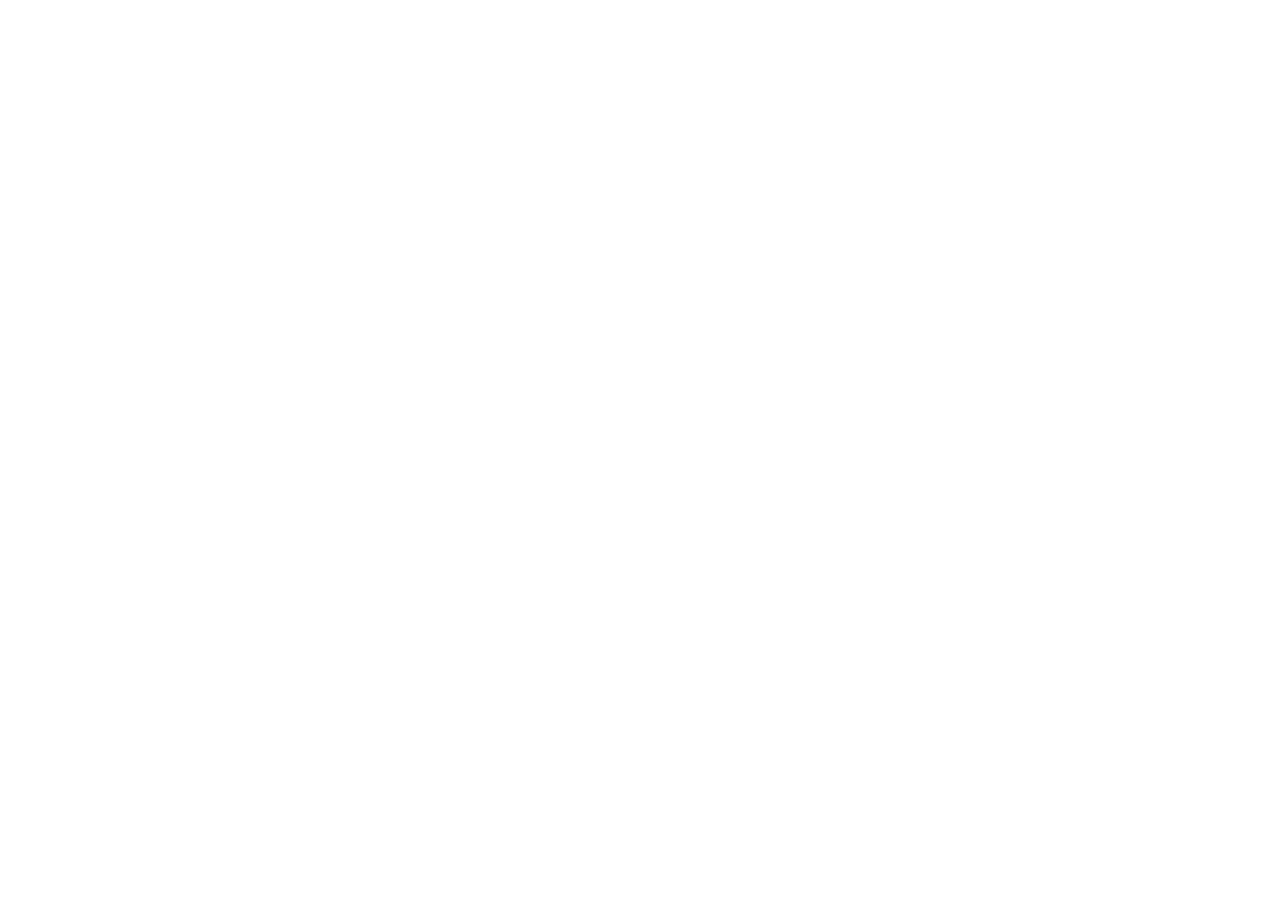
==== index.html @ 21a48935 "initial" ====
<!DOCTYPE html>
<html lang="en">
<head>
  <meta charset="UTF-8">
  <meta name="viewport" content="width=device-width, initial-scale=1.0">
  <title>Humble VPN</title>


  <link rel="stylesheet" href="./css/main.css">
</head>
<body>
  
</body>
</html>
---- css/main.css ----
@font-face {
  font-family: "Open Sans";
  font-style: normal;
  font-display: swap;
  font-weight: 300;
  src: local("Open Sans"), url("../../fonts/OpenSans-Light.ttf") format("ttf");
  /* Chrome 6+, Firefox 3.6+, IE 9+, Safari 5.1+ */
}

@font-face {
  font-family: "Open Sans";
  font-style: normal;
  font-weight: 400;
  font-display: swap;
  src: local("Open Sans"), url("../../fonts/OpenSans-Regular.ttf") format("ttf");
  /* Chrome 6+, Firefox 3.6+, IE 9+, Safari 5.1+ */
}

@font-face {
  font-family: "Open Sans";
  font-style: normal;
  font-weight: 600;
  font-display: swap;
  src: local("Open Sans"), url("../../fonts/OpenSans-SemiBold.ttf") format("ttf");
  /* Chrome 6+, Firefox 3.6+, IE 9+, Safari 5.1+ */
}

@font-face {
  font-family: "Open Sans";
  font-style: normal;
  font-weight: 700;
  font-display: swap;
  src: local("Open Sans"), url("../../fonts/OpenSans-Bold.ttf") format("ttf");
  /* Chrome 6+, Firefox 3.6+, IE 9+, Safari 5.1+ */
}
/*# sourceMappingURL=main.css.map */
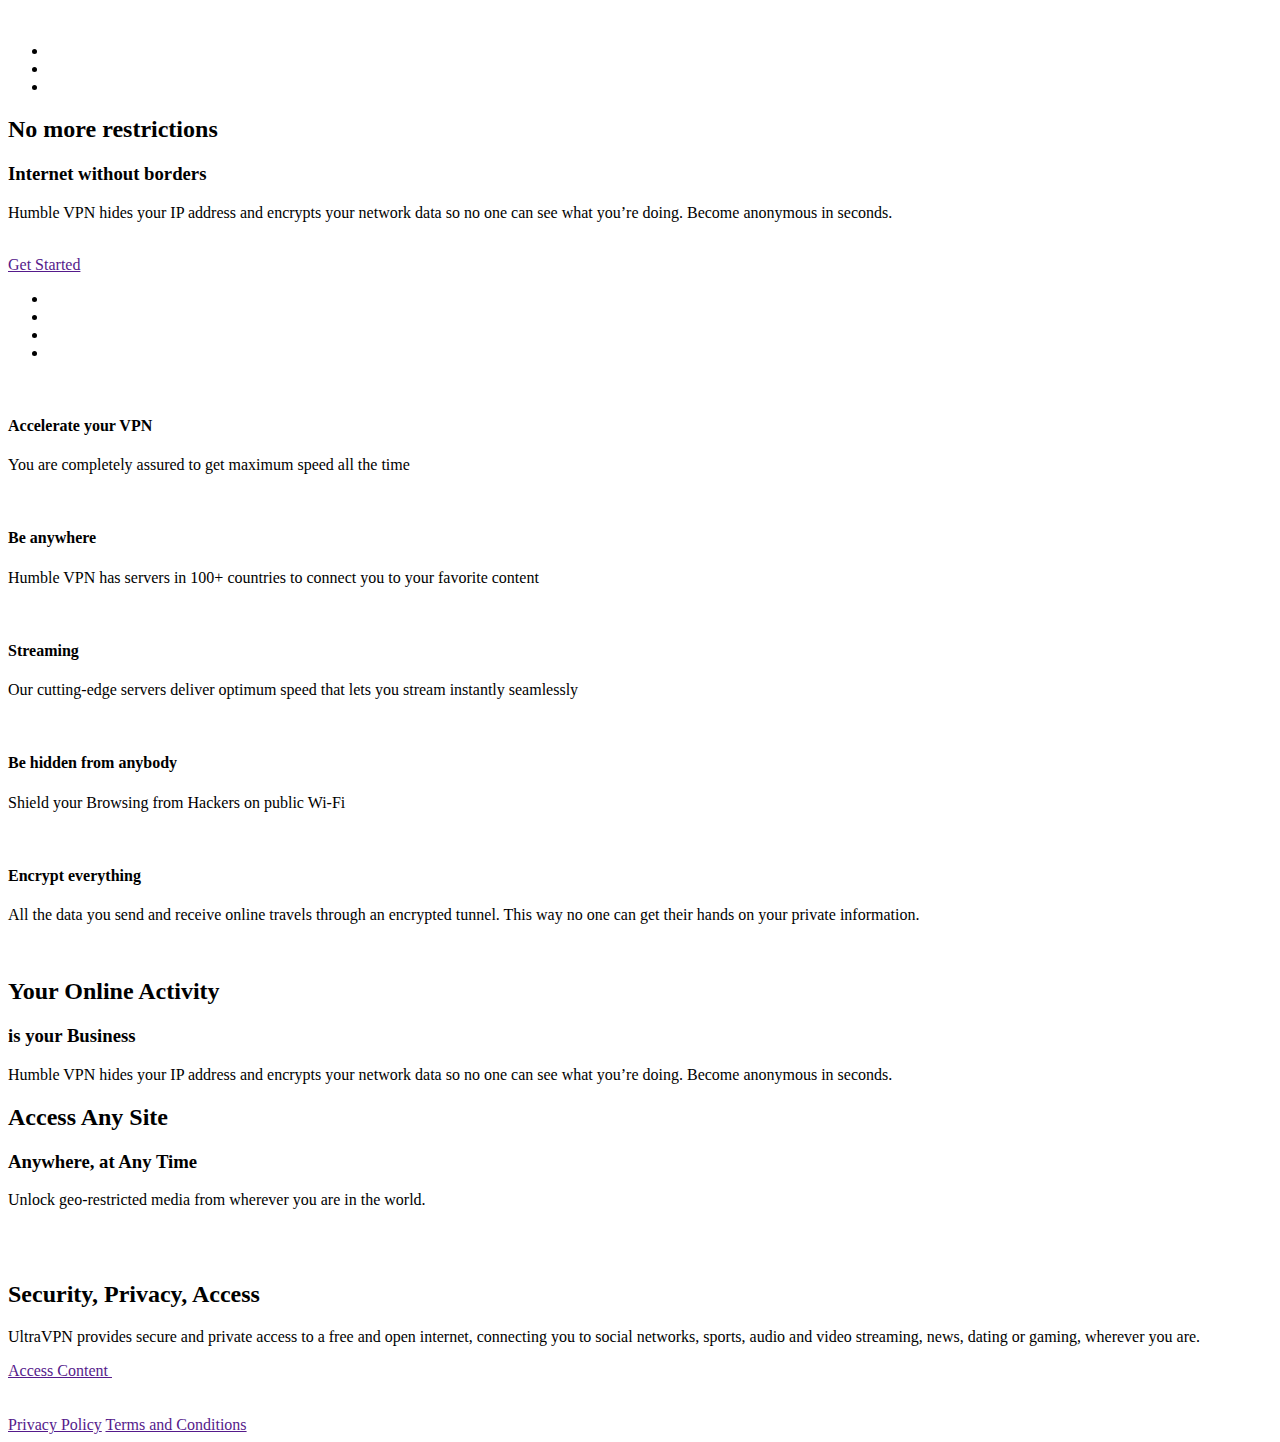
==== commit 82c17f70: "Update index.html" ====
--- a/index.html
+++ b/index.html
@@ -10,5 +10,97 @@
 </head>
 <body>
   
+  <header class="header">
+  <a href="" class="header__logo"><img src="" alt=""></a>
+  <nav class="header__nav">
+    <ul>
+      <li class="header__nav-item"><a href=""></a></li>
+      <li class="header__nav-item"><a href=""></a></li>
+      <li class="header__nav-item"><a href=""></a></li>
+    </ul>
+  </nav>
+</header>
+<main class="main">
+  <div class="main__text-block">
+    <h2 class="main__title">No more restrictions</h2>
+    <h3 class="main__subtitle">Internet without borders</h3>
+    <p class="main__text">Humble VPN hides your IP address and
+encrypts your network data so no one can see
+what you’re doing. Become anonymous in seconds.</p>
+    <img src="" alt="" class="main__image">
+    <div class="main__buttons">
+      <a href="" class="main__button">Get Started</a>
+      <ul class="main__platforms">
+        <li class="main__platforms-item"><img src="" alt=""></li>
+        <li class="main__platforms-item"><img src="" alt=""></li>
+        <li class="main__platforms-item"><img src="" alt=""></li>
+        <li class="main__platforms-item"><img src="" alt=""></li>
+      </ul>
+    </div>
+  </div>
+</main>
+<section class="advantages">
+  <div class="advantages__list">
+    <div class="advantages__item">
+    <img src="" alt="" class="advantages__item-image">
+    <h4 class="advantages__item-title">Accelerate your VPN</h4>
+    <p class="advantages__item-text">You are completely assured to get maximum speed all the time</p>
+  </div>
+  <div class="advantages__item">
+    <img src="" alt="" class="advantages__item-image">
+    <h4 class="advantages__item-title">Be anywhere</h4>
+    <p class="advantages__item-text">Humble VPN has servers in 100+ countries to connect you to your favorite content</p>
+  </div>
+  <div class="advantages__item">
+    <img src="" alt="" class="advantages__item-image">
+    <h4 class="advantages__item-title">Streaming</h4>
+    <p class="advantages__item-text">Our cutting-edge servers deliver optimum speed that lets you stream instantly seamlessly</p>
+  </div>
+  <div class="advantages__item">
+    <img src="" alt="" class="advantages__item-image">
+    <h4 class="advantages__item-title">Be hidden from anybody</h4>
+    <p class="advantages__item-text">Shield your Browsing from Hackers on public Wi-Fi</p>
+  </div>
+  <div class="advantages__item">
+    <img src="" alt="" class="advantages__item-image">
+    <h4 class="advantages__item-title">Encrypt everything</h4>
+    <p class="advantages__item-text">All the data you send and receive online travels through an encrypted tunnel. This way no one can get their hands on your private information.</p>
+  </div>
+  </div>
+  <div class="advantages__text">
+    <img src="" alt="" class="advantages__text-image">
+    <h2 class="advantages__title">Your Online Activity</h2>
+    <h3 class="advantages__subtitle">is your Business</h3>
+    <p class="advantages__text">Humble VPN hides your IP address and encrypts your network data so no one can see
+what you’re doing. Become anonymous in seconds.</p>
+  </div>  
+</section>
+<section class="access">
+  <div class="access__text-block">
+    <h2 class="access__title">Access Any Site</h2>
+    <h3 class="access__subtitle">Anywhere, at Any Time</h3>
+    <p class="access__text">Unlock geo-restricted media from
+wherever you are in the world.</p>
+  </div>
+  <img src="" alt="" class="access__image">
+</section>
+<section class="security">
+  <img src="" alt="" class="security__image">
+  <h2 class="security__title">Security, Privacy, Access</h2>
+  <p class="security__text">UltraVPN provides secure and private access to a free and open internet, connecting you to social networks, sports, audio and video streaming, news, dating or gaming, wherever you are.</p>
+  <a href="" class="security__button">Access Content <img src="" alt=""></a>
+  <img src="" alt="" class="security__bg">
+</section>
+<footer class="footer">
+  <img src="" alt="" class="footer__logo">
+  <div class="footer__right">
+    <img src="" alt="" class="footer__address">
+    <div class="footer__links">
+      <a href="" class="footer__link">Privacy Policy</a>
+      <a href="" class="footer__link">Terms and Conditions</a>
+    </div>
+  </div>
+</footer>
+  
 </body>
-</html>+</html>
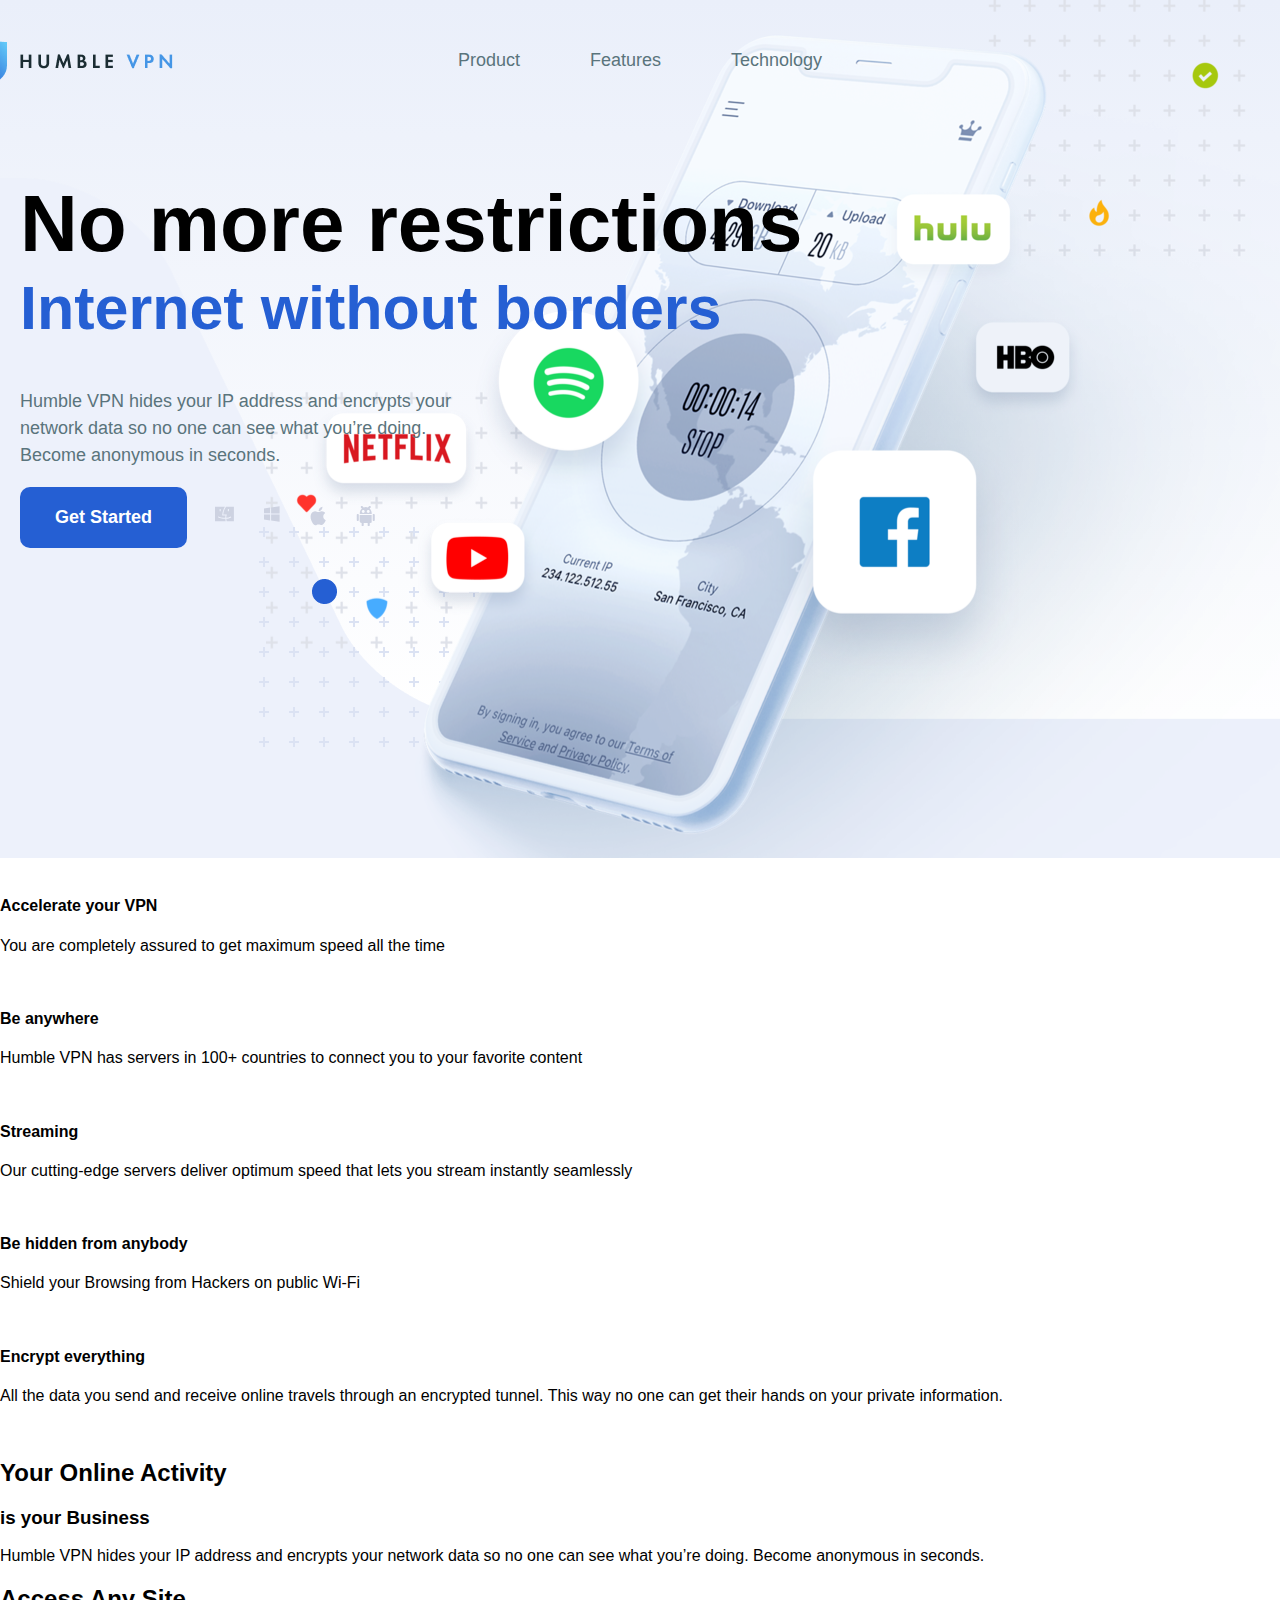
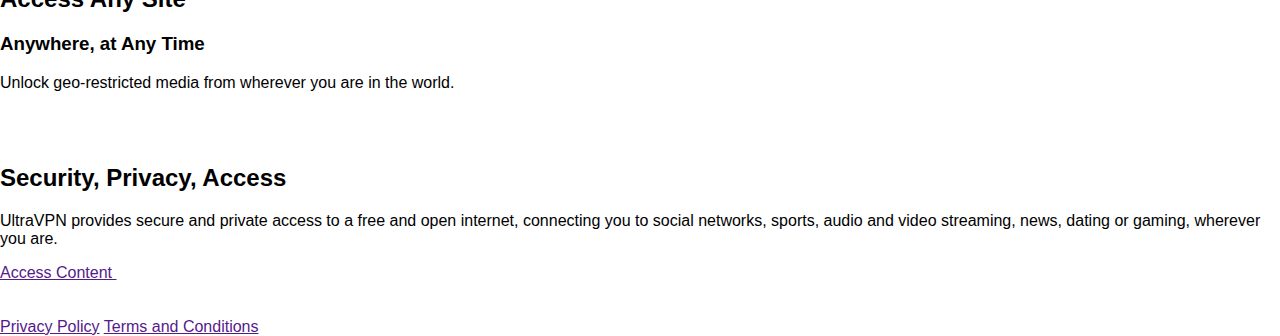
==== commit 998dc211: "header and main css" ====
--- a/index.html
+++ b/index.html
@@ -1,106 +1,189 @@
 <!DOCTYPE html>
 <html lang="en">
-<head>
-  <meta charset="UTF-8">
-  <meta name="viewport" content="width=device-width, initial-scale=1.0">
-  <title>Humble VPN</title>
+  <head>
+    <meta charset="UTF-8" />
+    <meta name="viewport" content="width=device-width, initial-scale=1.0" />
+    <title>Humble VPN</title>
 
-
-  <link rel="stylesheet" href="./css/main.css">
-</head>
-<body>
-  
-  <header class="header">
-  <a href="" class="header__logo"><img src="" alt=""></a>
-  <nav class="header__nav">
-    <ul>
-      <li class="header__nav-item"><a href=""></a></li>
-      <li class="header__nav-item"><a href=""></a></li>
-      <li class="header__nav-item"><a href=""></a></li>
-    </ul>
-  </nav>
-</header>
-<main class="main">
-  <div class="main__text-block">
-    <h2 class="main__title">No more restrictions</h2>
-    <h3 class="main__subtitle">Internet without borders</h3>
-    <p class="main__text">Humble VPN hides your IP address and
-encrypts your network data so no one can see
-what you’re doing. Become anonymous in seconds.</p>
-    <img src="" alt="" class="main__image">
-    <div class="main__buttons">
-      <a href="" class="main__button">Get Started</a>
-      <ul class="main__platforms">
-        <li class="main__platforms-item"><img src="" alt=""></li>
-        <li class="main__platforms-item"><img src="" alt=""></li>
-        <li class="main__platforms-item"><img src="" alt=""></li>
-        <li class="main__platforms-item"><img src="" alt=""></li>
-      </ul>
-    </div>
-  </div>
-</main>
-<section class="advantages">
-  <div class="advantages__list">
-    <div class="advantages__item">
-    <img src="" alt="" class="advantages__item-image">
-    <h4 class="advantages__item-title">Accelerate your VPN</h4>
-    <p class="advantages__item-text">You are completely assured to get maximum speed all the time</p>
-  </div>
-  <div class="advantages__item">
-    <img src="" alt="" class="advantages__item-image">
-    <h4 class="advantages__item-title">Be anywhere</h4>
-    <p class="advantages__item-text">Humble VPN has servers in 100+ countries to connect you to your favorite content</p>
-  </div>
-  <div class="advantages__item">
-    <img src="" alt="" class="advantages__item-image">
-    <h4 class="advantages__item-title">Streaming</h4>
-    <p class="advantages__item-text">Our cutting-edge servers deliver optimum speed that lets you stream instantly seamlessly</p>
-  </div>
-  <div class="advantages__item">
-    <img src="" alt="" class="advantages__item-image">
-    <h4 class="advantages__item-title">Be hidden from anybody</h4>
-    <p class="advantages__item-text">Shield your Browsing from Hackers on public Wi-Fi</p>
-  </div>
-  <div class="advantages__item">
-    <img src="" alt="" class="advantages__item-image">
-    <h4 class="advantages__item-title">Encrypt everything</h4>
-    <p class="advantages__item-text">All the data you send and receive online travels through an encrypted tunnel. This way no one can get their hands on your private information.</p>
-  </div>
-  </div>
-  <div class="advantages__text">
-    <img src="" alt="" class="advantages__text-image">
-    <h2 class="advantages__title">Your Online Activity</h2>
-    <h3 class="advantages__subtitle">is your Business</h3>
-    <p class="advantages__text">Humble VPN hides your IP address and encrypts your network data so no one can see
-what you’re doing. Become anonymous in seconds.</p>
-  </div>  
-</section>
-<section class="access">
-  <div class="access__text-block">
-    <h2 class="access__title">Access Any Site</h2>
-    <h3 class="access__subtitle">Anywhere, at Any Time</h3>
-    <p class="access__text">Unlock geo-restricted media from
-wherever you are in the world.</p>
-  </div>
-  <img src="" alt="" class="access__image">
-</section>
-<section class="security">
-  <img src="" alt="" class="security__image">
-  <h2 class="security__title">Security, Privacy, Access</h2>
-  <p class="security__text">UltraVPN provides secure and private access to a free and open internet, connecting you to social networks, sports, audio and video streaming, news, dating or gaming, wherever you are.</p>
-  <a href="" class="security__button">Access Content <img src="" alt=""></a>
-  <img src="" alt="" class="security__bg">
-</section>
-<footer class="footer">
-  <img src="" alt="" class="footer__logo">
-  <div class="footer__right">
-    <img src="" alt="" class="footer__address">
-    <div class="footer__links">
-      <a href="" class="footer__link">Privacy Policy</a>
-      <a href="" class="footer__link">Terms and Conditions</a>
-    </div>
-  </div>
-</footer>
-  
-</body>
+    <link rel="stylesheet" href="./css/main.css" />
+  </head>
+  <body>
+    <header class="header">
+      <div class="container">
+        <div class="header__content">
+          <div class="header__logo">
+            <img src="./src/assets/images/logo.png" alt="" />
+          </div>
+          <button type="button" class="header__burger">
+            <span></span>
+          </button>
+          <nav class="header__nav">
+            <ul>
+              <li class="header__nav-item"><a href="/">Product</a></li>
+              <li class="header__nav-item"><a href="/">Features</a></li>
+              <li class="header__nav-item"><a href="/">Technology</a></li>
+            </ul>
+          </nav>
+        </div>
+      </div>
+    </header>
+    <main class="main">
+      <div class="container">
+        <div class="main__text-block">
+          <h2 class="main__title">No more restrictions</h2>
+          <h3 class="main__subtitle">Internet without borders</h3>
+          <p class="main__text">
+            Humble VPN hides your IP address and encrypts&nbsp;your network data
+            so no one can&nbsp;see what&nbsp;you’re doing. Become anonymous in
+            seconds.
+          </p>
+          <img src="" alt="" class="main__image" />
+          <div class="main__buttons">
+            <a href="" class="main__button">Get Started</a>
+            <ul class="main__platforms">
+              <li class="main__platforms-item">
+                <svg
+                  width="19"
+                  height="16"
+                  viewBox="0 0 19 16"
+                  fill="none"
+                  xmlns="http://www.w3.org/2000/svg"
+                >
+                  <path
+                    d="M19 15.3339H11.7C11.5 14.4339 11.3 13.6339 11.3 12.7339C13 12.7339 14.7 12.2339 16.2 11.4339V11.3339L15.7 10.5339H15.6C14.3 11.3339 12.8 11.7339 11.2 11.7339C11.2 10.9339 11.4 10.0339 11.6 9.23392L11.8 8.63392L11.7 8.53392H8.2C8.4 6.73392 8.9 5.03392 9.6 3.33392C10 2.43392 10.5 1.53392 11.1 0.633923H18.9V15.3339H19ZM12.9 2.93392L12.8 5.23392L12.9 5.33392H13.8L13.9 5.23392V3.03392L13.8 2.93392H12.9ZM10.7 15.3339H0V0.633923H10C9.5 1.33392 9.1 2.13392 8.8 2.83392C7.9 4.73392 7.4 6.83392 7.2 8.93392V9.43392L7.3 9.53392H10.6C10.4 10.2339 10.3 11.0339 10.3 11.7339C9.9 11.7339 9.6 11.7339 9.3 11.7339C7.2 11.8339 5.19999 11.3339 3.39999 10.4339H3.3L2.89999 11.2339V11.3339C4.09999 11.9339 5.4 12.3339 6.7 12.5339C7.6 12.6339 8.4 12.7339 9.3 12.7339C9.6 12.7339 10 12.7339 10.4 12.7339C10.3 13.6339 10.5 14.5339 10.7 15.3339ZM4.7 2.93392L4.60001 5.23392L4.7 5.33392H5.60001L5.7 5.23392V3.03392L5.60001 2.93392H4.7Z"
+                  />
+                </svg>
+              </li>
+              <li class="main__platforms-item">
+                <svg
+                  width="16"
+                  height="16"
+                  viewBox="0 0 16 16"
+                  fill="none"
+                  xmlns="http://www.w3.org/2000/svg"
+                >
+                  <path
+                    d="M7.10001 14.4839V8.38392H15.6V15.7839L7.10001 14.4839ZM0 13.4839V8.48392H6.10001V14.3839L0 13.4839ZM7.10001 7.38392V1.38392L15.6 0.183922V7.38392H7.10001ZM0 7.38392V2.38392L6.10001 1.48392V7.28392H0V7.38392Z"
+                  />
+                </svg>
+              </li>
+              <li class="main__platforms-item">
+                <svg
+                  width="16"
+                  height="20"
+                  viewBox="0 0 16 20"
+                  fill="none"
+                  xmlns="http://www.w3.org/2000/svg"
+                >
+                  <path
+                    d="M2.55557 16.8839C0.955565 14.5839 -0.24444 10.3839 1.35556 7.58392C2.15556 6.18392 3.55556 5.28392 5.15556 5.28392C6.35556 5.28392 7.45556 6.08392 8.25556 6.08392C9.05556 6.08392 10.3556 5.08392 11.8556 5.18392C13.2556 5.18392 14.4556 5.88392 15.2556 6.98392C14.0556 7.78392 13.2556 9.08393 13.2556 10.4839C13.2556 12.0839 14.2556 13.5839 15.7556 14.1839C15.4556 15.0839 15.0556 15.9839 14.4556 16.7839C13.6556 17.8839 12.8556 18.9839 11.6556 19.0839C10.4556 19.0839 9.95556 18.3839 8.55556 18.3839C7.15556 18.3839 6.65556 19.0839 5.45556 19.1839H5.35556C4.15556 19.1839 3.25557 17.9839 2.55557 16.8839ZM8.65556 5.08392C8.55556 4.08392 8.95556 2.98392 9.65556 2.18392C10.3556 1.38392 11.3556 0.883924 12.4556 0.783924C12.5556 1.88392 12.1556 2.88392 11.4556 3.78392C10.8556 4.58392 9.85556 5.08392 8.85556 5.08392C8.75556 5.08392 8.65556 5.08392 8.65556 5.08392Z"
+                  />
+                </svg>
+              </li>
+              <li class="main__platforms-item">
+                <svg
+                  width="19"
+                  height="20"
+                  viewBox="0 0 19 20"
+                  fill="none"
+                  xmlns="http://www.w3.org/2000/svg"
+                >
+                  <path
+                    fill-rule="evenodd"
+                    clip-rule="evenodd"
+                    d="M17.733 14.9518C17.1543 14.9518 16.7041 14.5016 16.7041 13.9228V8.90675C16.7041 8.32797 17.1543 7.94212 17.733 7.94212C18.3118 7.94212 18.762 8.39228 18.762 8.90675V13.9228C18.762 14.5016 18.3118 14.9518 17.733 14.9518ZM13.7459 16.9453V19.4534C13.7459 19.7106 13.553 19.9678 13.2314 19.9678H12.2025C11.9453 19.9678 11.688 19.7749 11.688 19.4534V16.9453H7.70089V19.4534C7.70089 19.7106 7.50797 19.9678 7.18642 19.9678H6.15748C5.90025 19.9678 5.64301 19.7749 5.64301 19.4534V16.9453C4.54977 16.9453 3.64945 16.045 3.64945 14.9518V8.97106H15.6752V15.9807C15.7395 17.074 14.8392 16.9453 13.7459 16.9453ZM3.77806 7.42765C3.77806 5.49839 4.61408 3.76206 5.90025 2.6045L5.06424 1.76849C4.67838 1.38264 4.67838 0.73955 5.06424 0.289389C5.45009 -0.096463 6.15748 -0.096463 6.54334 0.289389L7.70089 1.44695C8.34398 1.18971 9.05137 0.996785 9.82308 0.996785C10.5305 0.996785 11.2379 1.18971 11.881 1.44695L13.0385 0.353698C13.4244 -0.0321543 14.0675 -0.0321543 14.5176 0.353698C14.9035 0.73955 14.9035 1.38264 14.5176 1.8328L13.6173 2.6045C14.9035 3.76206 15.7395 5.49839 15.7395 7.49196V8.07074H3.77806V7.42765ZM12.2668 7.0418C13.1028 7.0418 13.7459 6.39871 13.7459 5.5627C13.7459 4.72669 13.1028 4.0836 12.2668 4.0836C11.4308 4.0836 10.7877 4.72669 10.7877 5.5627C10.7877 6.3344 11.4308 7.0418 12.2668 7.0418ZM7.25073 7.0418C8.08674 7.0418 8.72983 6.39871 8.72983 5.5627C8.72983 4.72669 8.08674 4.0836 7.25073 4.0836C6.41472 4.0836 5.77163 4.72669 5.77163 5.5627C5.77163 6.3344 6.41472 7.0418 7.25073 7.0418ZM1.78449 14.9518C1.20572 14.9518 0.755554 14.5016 0.755554 13.9228V8.90675C0.755554 8.32797 1.20572 7.94212 1.78449 7.94212C2.36327 7.94212 2.81343 8.39228 2.81343 8.90675V13.9228C2.74912 14.5016 2.29896 14.9518 1.78449 14.9518Z"
+                  />
+                </svg>
+              </li>
+            </ul>
+          </div>
+        </div>
+      </div>
+    </main>
+    <section class="advantages">
+      <div class="advantages__list">
+        <div class="advantages__item">
+          <img src="" alt="" class="advantages__item-image" />
+          <h4 class="advantages__item-title">Accelerate your VPN</h4>
+          <p class="advantages__item-text">
+            You are completely assured to get maximum speed all the time
+          </p>
+        </div>
+        <div class="advantages__item">
+          <img src="" alt="" class="advantages__item-image" />
+          <h4 class="advantages__item-title">Be anywhere</h4>
+          <p class="advantages__item-text">
+            Humble VPN has servers in 100+ countries to connect you to your
+            favorite content
+          </p>
+        </div>
+        <div class="advantages__item">
+          <img src="" alt="" class="advantages__item-image" />
+          <h4 class="advantages__item-title">Streaming</h4>
+          <p class="advantages__item-text">
+            Our cutting-edge servers deliver optimum speed that lets you stream
+            instantly seamlessly
+          </p>
+        </div>
+        <div class="advantages__item">
+          <img src="" alt="" class="advantages__item-image" />
+          <h4 class="advantages__item-title">Be hidden from anybody</h4>
+          <p class="advantages__item-text">
+            Shield your Browsing from Hackers on public Wi-Fi
+          </p>
+        </div>
+        <div class="advantages__item">
+          <img src="" alt="" class="advantages__item-image" />
+          <h4 class="advantages__item-title">Encrypt everything</h4>
+          <p class="advantages__item-text">
+            All the data you send and receive online travels through an
+            encrypted tunnel. This way no one can get their hands on your
+            private information.
+          </p>
+        </div>
+      </div>
+      <div class="advantages__text">
+        <img src="" alt="" class="advantages__text-image" />
+        <h2 class="advantages__title">Your Online Activity</h2>
+        <h3 class="advantages__subtitle">is your Business</h3>
+        <p class="advantages__text">
+          Humble VPN hides your IP address and encrypts your network data so no
+          one can see what you’re doing. Become anonymous in seconds.
+        </p>
+      </div>
+    </section>
+    <section class="access">
+      <div class="access__text-block">
+        <h2 class="access__title">Access Any Site</h2>
+        <h3 class="access__subtitle">Anywhere, at Any Time</h3>
+        <p class="access__text">
+          Unlock geo-restricted media from wherever you are in the world.
+        </p>
+      </div>
+      <img src="" alt="" class="access__image" />
+    </section>
+    <section class="security">
+      <img src="" alt="" class="security__image" />
+      <h2 class="security__title">Security, Privacy, Access</h2>
+      <p class="security__text">
+        UltraVPN provides secure and private access to a free and open internet,
+        connecting you to social networks, sports, audio and video streaming,
+        news, dating or gaming, wherever you are.
+      </p>
+      <a href="" class="security__button"
+        >Access Content <img src="" alt=""
+      /></a>
+      <img src="" alt="" class="security__bg" />
+    </section>
+    <footer class="footer">
+      <img src="" alt="" class="footer__logo" />
+      <div class="footer__right">
+        <img src="" alt="" class="footer__address" />
+        <div class="footer__links">
+          <a href="" class="footer__link">Privacy Policy</a>
+          <a href="" class="footer__link">Terms and Conditions</a>
+        </div>
+      </div>
+    </footer>
+  </body>
 </html>
--- a/css/main.css
+++ b/css/main.css
@@ -33,4 +33,166 @@
   src: local("Open Sans"), url("../../fonts/OpenSans-Bold.ttf") format("ttf");
   /* Chrome 6+, Firefox 3.6+, IE 9+, Safari 5.1+ */
 }
+
+.header {
+  position: absolute;
+  top: 0;
+  left: 0;
+  right: 0;
+  z-index: 3;
+}
+
+.header__content {
+  position: relative;
+  display: -webkit-box;
+  display: -ms-flexbox;
+  display: flex;
+  -webkit-box-pack: center;
+      -ms-flex-pack: center;
+          justify-content: center;
+  -webkit-box-align: center;
+      -ms-flex-align: center;
+          align-items: center;
+  padding: 48px 0;
+}
+
+.header__logo {
+  position: absolute;
+  left: -65px;
+  top: calc(50% + 3px);
+  -webkit-transform: translateY(-50%);
+          transform: translateY(-50%);
+}
+
+.header__burger {
+  display: none;
+}
+
+.header__nav ul {
+  display: -webkit-box;
+  display: -ms-flexbox;
+  display: flex;
+  padding: 0;
+  margin: 0;
+  -webkit-box-align: center;
+      -ms-flex-align: center;
+          align-items: center;
+}
+
+.header__nav-item {
+  list-style: none;
+}
+
+.header__nav-item + .header__nav-item {
+  margin-left: 70px;
+}
+
+.header__nav-item a {
+  color: #5a747c;
+  text-decoration: none;
+  font-size: 18px;
+  line-height: 25px;
+}
+
+.main {
+  background: url("../src/assets/images/app_desktop.png") no-repeat right top, url("../src/assets/images/main_bg.png") no-repeat left bottom, -webkit-gradient(linear, left top, left bottom, from(#eaeffa), color-stop(83.33%, #ffffff));
+  background: url("../src/assets/images/app_desktop.png") no-repeat right top, url("../src/assets/images/main_bg.png") no-repeat left bottom, linear-gradient(180deg, #eaeffa 0%, #ffffff 83.33%);
+  padding-top: 121px;
+  position: relative;
+}
+
+.main__text-block {
+  margin-top: 55px;
+  padding-bottom: 310px;
+  max-width: 70%;
+}
+
+.main__title {
+  font-size: 80px;
+  line-height: 1.2;
+  margin: 0;
+}
+
+.main__subtitle {
+  color: #255fd3;
+  margin: 0;
+  font-size: 61px;
+  font-weight: 600;
+  line-height: 1.2;
+}
+
+.main__text {
+  margin: 43px 0 0;
+  max-width: 50%;
+  color: #5a747c;
+  font-size: 18px;
+  line-height: 1.5;
+}
+
+.main__buttons {
+  display: -webkit-box;
+  display: -ms-flexbox;
+  display: flex;
+  -webkit-box-align: center;
+      -ms-flex-align: center;
+          align-items: center;
+}
+
+.main__button {
+  background-color: #255fd3;
+  display: block;
+  padding: 18px 35px;
+  color: #fff;
+  font-size: 18px;
+  line-height: 25px;
+  text-decoration: none;
+  font-weight: 700;
+  border-radius: 10px;
+  -webkit-transition: -webkit-box-shadow 0.3s ease;
+  transition: -webkit-box-shadow 0.3s ease;
+  transition: box-shadow 0.3s ease;
+  transition: box-shadow 0.3s ease, -webkit-box-shadow 0.3s ease;
+}
+
+.main__button:hover {
+  -webkit-box-shadow: 0 8px 18px #255fd3;
+          box-shadow: 0 8px 18px #255fd3;
+}
+
+.main__platforms {
+  display: -webkit-box;
+  display: -ms-flexbox;
+  display: flex;
+  list-style: none;
+  padding: 0;
+  margin: 0 0 0 28px;
+}
+
+.main__platforms-item + .main__platforms-item {
+  margin-left: 30px;
+}
+
+.main__platforms-item svg {
+  fill: #cdd2e1;
+  -webkit-transition: fill 0.3s ease;
+  transition: fill 0.3s ease;
+}
+
+.main__platforms-item:hover svg {
+  fill: #255fd3;
+}
+
+html,
+body {
+  margin: 0;
+  padding: 0;
+  font-family: "Open Sans", sans-serif;
+}
+
+.container {
+  position: relative;
+  max-width: 1240px;
+  padding: 0 20px;
+  margin: 0 auto;
+}
 /*# sourceMappingURL=main.css.map */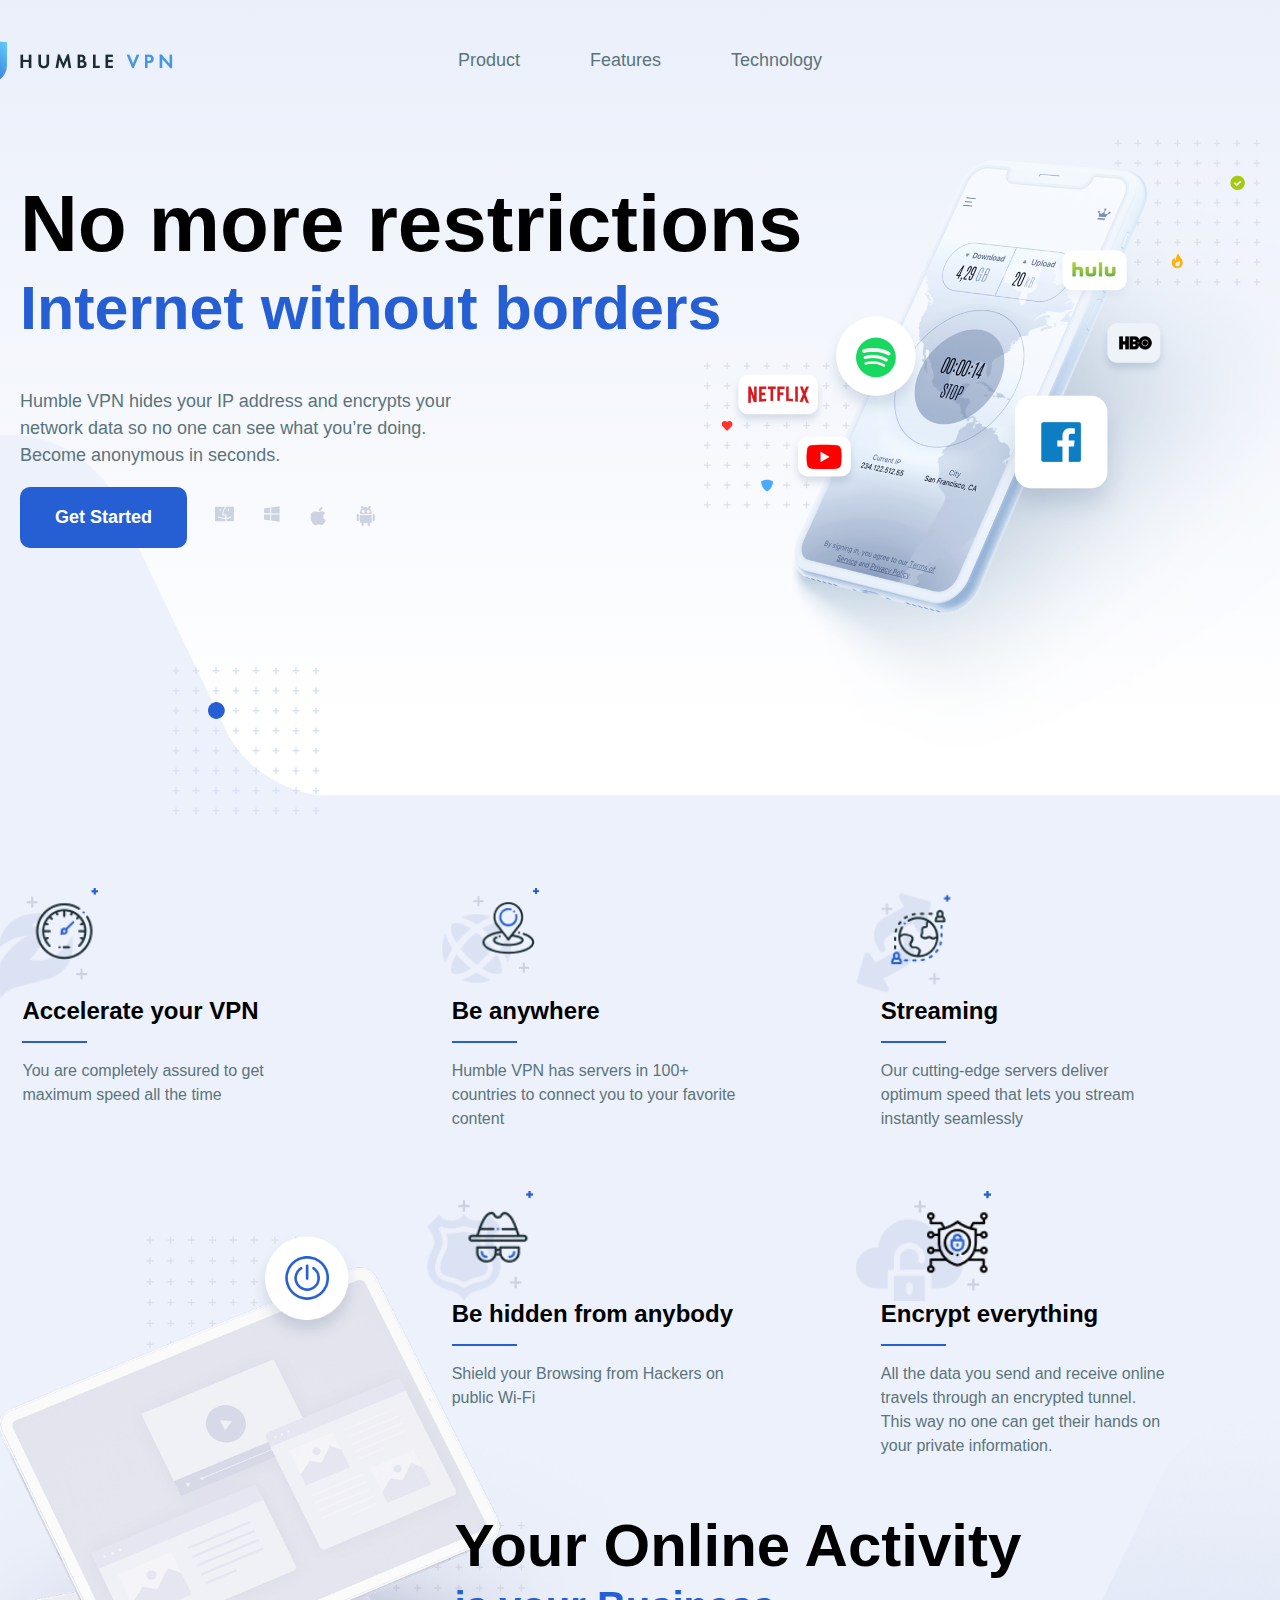
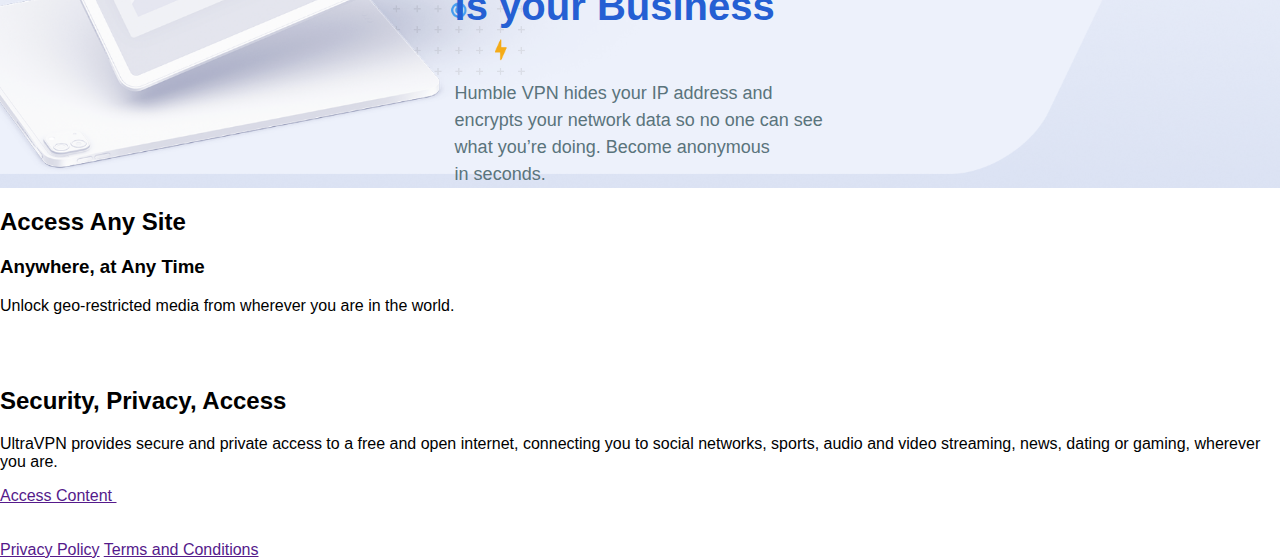
==== commit f6d836f5: "work" ====
--- a/index.html
+++ b/index.html
@@ -101,16 +101,17 @@
       </div>
     </main>
     <section class="advantages">
+    <div class="container">
       <div class="advantages__list">
         <div class="advantages__item">
-          <img src="" alt="" class="advantages__item-image" />
+          <img src="/src/assets/images/advantages_1.png" alt="Accelerate your VPN" class="advantages__item-image" />
           <h4 class="advantages__item-title">Accelerate your VPN</h4>
           <p class="advantages__item-text">
             You are completely assured to get maximum speed all the time
           </p>
         </div>
         <div class="advantages__item">
-          <img src="" alt="" class="advantages__item-image" />
+          <img src="/src/assets/images/advantages_2.png" alt="Be anywhere" class="advantages__item-image" />
           <h4 class="advantages__item-title">Be anywhere</h4>
           <p class="advantages__item-text">
             Humble VPN has servers in 100+ countries to connect you to your
@@ -118,7 +119,7 @@
           </p>
         </div>
         <div class="advantages__item">
-          <img src="" alt="" class="advantages__item-image" />
+          <img src="/src/assets/images/advantages_3.png" alt="Streaming" class="advantages__item-image" />
           <h4 class="advantages__item-title">Streaming</h4>
           <p class="advantages__item-text">
             Our cutting-edge servers deliver optimum speed that lets you stream
@@ -126,14 +127,14 @@
           </p>
         </div>
         <div class="advantages__item">
-          <img src="" alt="" class="advantages__item-image" />
+          <img src="/src/assets/images/advantages_4.png" alt="Be hidden from anybody" class="advantages__item-image" />
           <h4 class="advantages__item-title">Be hidden from anybody</h4>
           <p class="advantages__item-text">
             Shield your Browsing from Hackers on public Wi-Fi
           </p>
         </div>
         <div class="advantages__item">
-          <img src="" alt="" class="advantages__item-image" />
+          <img src="/src/assets/images/advantages_5.png" alt="Encrypt everything" class="advantages__item-image" />
           <h4 class="advantages__item-title">Encrypt everything</h4>
           <p class="advantages__item-text">
             All the data you send and receive online travels through an
@@ -141,16 +142,16 @@
             private information.
           </p>
         </div>
-      </div>
-      <div class="advantages__text">
-        <img src="" alt="" class="advantages__text-image" />
+      <div class="advantages__text-block">
         <h2 class="advantages__title">Your Online Activity</h2>
         <h3 class="advantages__subtitle">is your Business</h3>
         <p class="advantages__text">
-          Humble VPN hides your IP address and encrypts your network data so no
-          one can see what you’re doing. Become anonymous in seconds.
+          Humble VPN hides your IP address and encrypts&nbsp;your network data so no
+          one can see what you’re doing. Become anonymous in&nbsp;seconds.
         </p>
       </div>
+      </div>
+    </div>
     </section>
     <section class="access">
       <div class="access__text-block">
--- a/css/main.css
+++ b/css/main.css
@@ -95,15 +95,15 @@
 }
 
 .main {
-  background: url("../src/assets/images/app_desktop.png") no-repeat right top, url("../src/assets/images/main_bg.png") no-repeat left bottom, -webkit-gradient(linear, left top, left bottom, from(#eaeffa), color-stop(83.33%, #ffffff));
-  background: url("../src/assets/images/app_desktop.png") no-repeat right top, url("../src/assets/images/main_bg.png") no-repeat left bottom, linear-gradient(180deg, #eaeffa 0%, #ffffff 83.33%);
+  background: url("../src/assets/images/app_desktop.png") no-repeat right top 50%/45%, url("../src/assets/images/main_bg.png") no-repeat left bottom/100%, -webkit-gradient(linear, left top, left bottom, from(#eaeffa), color-stop(83.33%, #ffffff));
+  background: url("../src/assets/images/app_desktop.png") no-repeat right top 50%/45%, url("../src/assets/images/main_bg.png") no-repeat left bottom/100%, linear-gradient(180deg, #eaeffa 0%, #ffffff 83.33%);
   padding-top: 121px;
   position: relative;
 }
 
 .main__text-block {
   margin-top: 55px;
-  padding-bottom: 310px;
+  padding-bottom: 340px;
   max-width: 70%;
 }
 
@@ -182,6 +182,108 @@
   fill: #255fd3;
 }
 
+.advantages {
+  background: url("../src/assets/images/advantages_bg_2.png") no-repeat left bottom/50%, url("../src/assets/images/advantages_bg.png") no-repeat left bottom/100%, #edf1fb;
+}
+
+.advantages__list {
+  display: -webkit-box;
+  display: -ms-flexbox;
+  display: flex;
+  -webkit-box-pack: end;
+      -ms-flex-pack: end;
+          justify-content: flex-end;
+  -ms-flex-wrap: wrap;
+      flex-wrap: wrap;
+  margin-top: -60px;
+}
+
+.advantages__item {
+  width: calc(33% - 30px);
+  display: -webkit-box;
+  display: -ms-flexbox;
+  display: flex;
+  -webkit-box-orient: vertical;
+  -webkit-box-direction: normal;
+      -ms-flex-direction: column;
+          flex-direction: column;
+  -webkit-box-align: start;
+      -ms-flex-align: start;
+          align-items: flex-start;
+  margin-top: 60px;
+}
+
+.advantages__item + .advantages__item {
+  margin-left: 50px;
+}
+
+.advantages__item-image {
+  height: 110px;
+  margin-left: -25px;
+}
+
+.advantages__item-title {
+  font-size: 24px;
+  line-height: 1.5;
+  font-weight: 700;
+  margin: -5px 0 0;
+}
+
+.advantages__item-text {
+  margin: 30px 0 0;
+  position: relative;
+  font-size: 16px;
+  line-height: 1.5;
+  color: #5a747c;
+  max-width: 75%;
+}
+
+.advantages__item-text:before {
+  content: "";
+  position: absolute;
+  top: -18px;
+  width: 65px;
+  height: 2px;
+  background-color: #255fd3;
+}
+
+.advantages__text-block {
+  width: calc(66% - 13px);
+  margin-top: 52px;
+  display: -webkit-box;
+  display: -ms-flexbox;
+  display: flex;
+  -webkit-box-orient: vertical;
+  -webkit-box-direction: normal;
+      -ms-flex-direction: column;
+          flex-direction: column;
+  -webkit-box-align: start;
+      -ms-flex-align: start;
+          align-items: flex-start;
+}
+
+.advantages__title {
+  font-size: 60px;
+  line-height: 1.2;
+  margin: 0;
+}
+
+.advantages__subtitle {
+  color: #255fd3;
+  font-size: 40px;
+  font-weight: 600;
+  line-height: 1.2;
+  margin: 0;
+}
+
+.advantages__text {
+  font-size: 18px;
+  line-height: 1.5;
+  color: #5a747c;
+  margin: 50px 0 0;
+  width: 50%;
+}
+
 html,
 body {
   margin: 0;
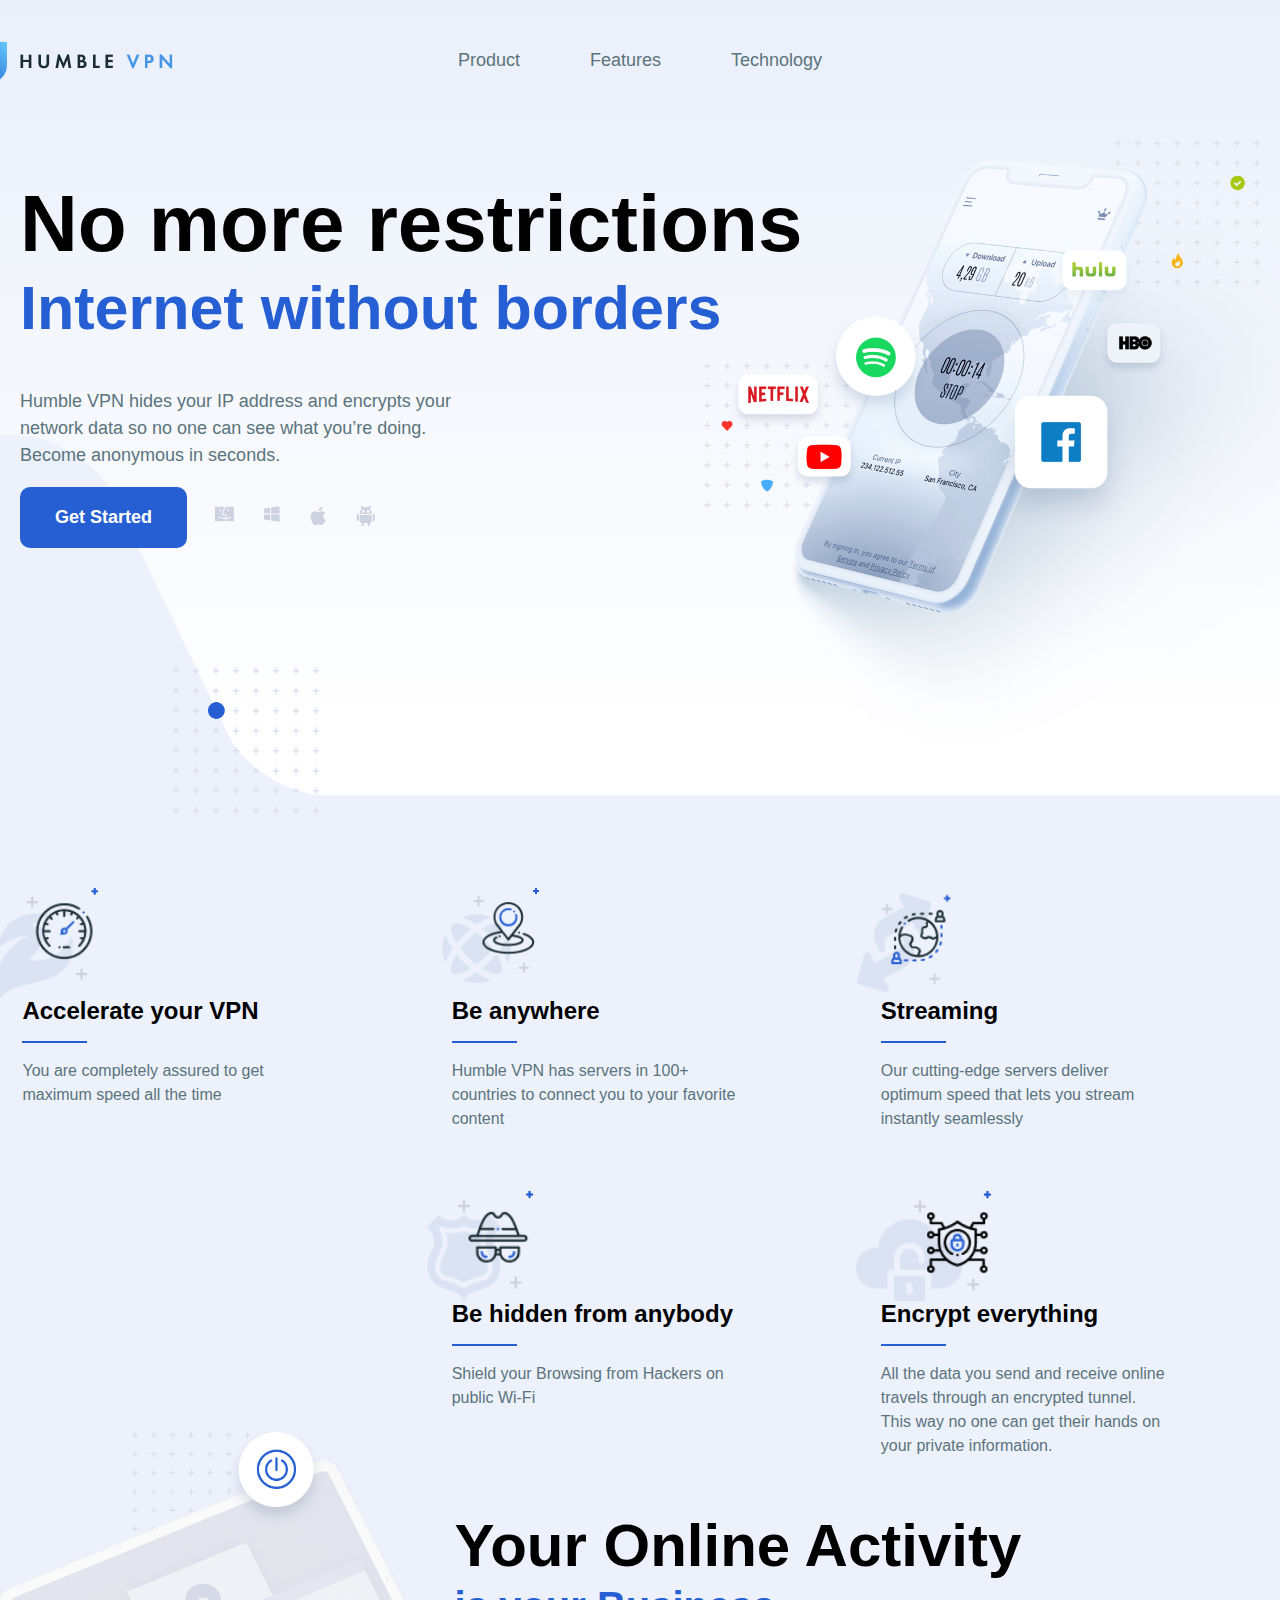
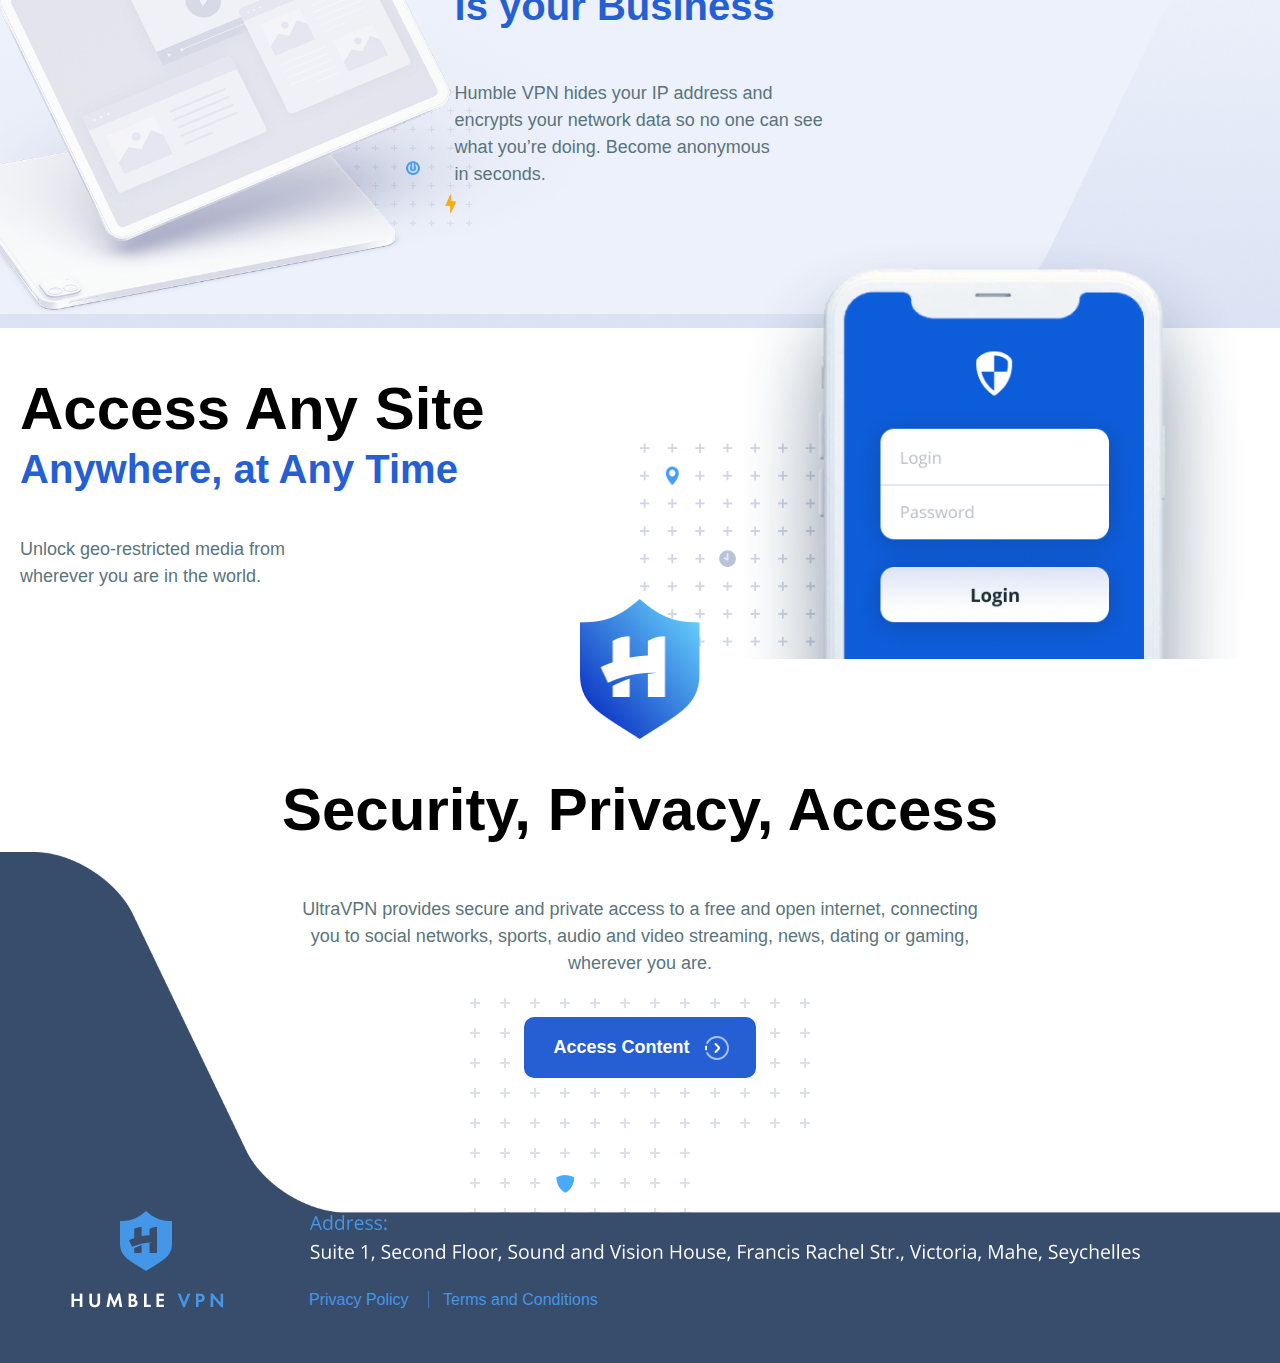
==== commit f3f6f4f0: "work" ====
--- a/index.html
+++ b/index.html
@@ -3,9 +3,11 @@
   <head>
     <meta charset="UTF-8" />
     <meta name="viewport" content="width=device-width, initial-scale=1.0" />
+    <link rel="icon" type="image/png" sizes="32x32" href="/favicon-32x32.png" />
+    <link rel="icon" type="image/png" sizes="16x16" href="/favicon-16x16.png" />
     <title>Humble VPN</title>
 
-    <link rel="stylesheet" href="./css/main.css" />
+    <link rel="stylesheet" href="./css/main.min.css" />
   </head>
   <body>
     <header class="header">
@@ -101,88 +103,144 @@
       </div>
     </main>
     <section class="advantages">
+      <div class="container">
+        <div class="advantages__list">
+          <div class="advantages__item">
+            <img
+              src="/src/assets/images/advantages_1.png"
+              alt="Accelerate your VPN"
+              class="advantages__item-image"
+            />
+            <h4 class="advantages__item-title">Accelerate your VPN</h4>
+            <p class="advantages__item-text">
+              You are completely assured to get maximum speed all the time
+            </p>
+          </div>
+          <div class="advantages__item">
+            <img
+              src="/src/assets/images/advantages_2.png"
+              alt="Be anywhere"
+              class="advantages__item-image"
+            />
+            <h4 class="advantages__item-title">Be anywhere</h4>
+            <p class="advantages__item-text">
+              Humble VPN has servers in 100+ countries to connect you to your
+              favorite content
+            </p>
+          </div>
+          <div class="advantages__item">
+            <img
+              src="/src/assets/images/advantages_3.png"
+              alt="Streaming"
+              class="advantages__item-image"
+            />
+            <h4 class="advantages__item-title">Streaming</h4>
+            <p class="advantages__item-text">
+              Our cutting-edge servers deliver optimum speed that lets you
+              stream instantly seamlessly
+            </p>
+          </div>
+          <div class="advantages__item">
+            <img
+              src="/src/assets/images/advantages_4.png"
+              alt="Be hidden from anybody"
+              class="advantages__item-image"
+            />
+            <h4 class="advantages__item-title">Be hidden from anybody</h4>
+            <p class="advantages__item-text">
+              Shield your Browsing from Hackers on public Wi-Fi
+            </p>
+          </div>
+          <div class="advantages__item">
+            <img
+              src="/src/assets/images/advantages_5.png"
+              alt="Encrypt everything"
+              class="advantages__item-image"
+            />
+            <h4 class="advantages__item-title">Encrypt everything</h4>
+            <p class="advantages__item-text">
+              All the data you send and receive online travels through an
+              encrypted tunnel. This way no one can get their hands on your
+              private information.
+            </p>
+          </div>
+          <div class="advantages__text-block">
+            <h2 class="advantages__title">Your Online Activity</h2>
+            <h3 class="advantages__subtitle">is your Business</h3>
+            <p class="advantages__text">
+              Humble VPN hides your IP address and encrypts&nbsp;your network
+              data so no one can see what you’re doing. Become anonymous
+              in&nbsp;seconds.
+            </p>
+          </div>
+        </div>
+      </div>
+    </section>
     <div class="container">
-      <div class="advantages__list">
-        <div class="advantages__item">
-          <img src="/src/assets/images/advantages_1.png" alt="Accelerate your VPN" class="advantages__item-image" />
-          <h4 class="advantages__item-title">Accelerate your VPN</h4>
-          <p class="advantages__item-text">
-            You are completely assured to get maximum speed all the time
+      <section class="access">
+        <div class="access__text-block">
+          <h2 class="access__title">Access Any Site</h2>
+          <h3 class="access__subtitle">Anywhere, at Any Time</h3>
+          <p class="access__text">
+            Unlock geo-restricted media from wherever you are in the world.
           </p>
         </div>
-        <div class="advantages__item">
-          <img src="/src/assets/images/advantages_2.png" alt="Be anywhere" class="advantages__item-image" />
-          <h4 class="advantages__item-title">Be anywhere</h4>
-          <p class="advantages__item-text">
-            Humble VPN has servers in 100+ countries to connect you to your
-            favorite content
+        <img
+          src="/src/assets/images/access.png"
+          alt="Access Any Site"
+          class="access__image"
+        />
+      </section>
+    </div>
+    <section class="security">
+      <div class="container">
+        <div class="security__content">
+          <img
+            src="/src/assets/images/logo_symbol.png"
+            alt="Humble"
+            class="security__image"
+          />
+          <h2 class="security__title">Security, Privacy, Access</h2>
+          <p class="security__text">
+            UltraVPN provides secure and private access to a free and open
+            internet, connecting you to social networks, sports, audio and video
+            streaming, news, dating or gaming, wherever you are.
           </p>
-        </div>
-        <div class="advantages__item">
-          <img src="/src/assets/images/advantages_3.png" alt="Streaming" class="advantages__item-image" />
-          <h4 class="advantages__item-title">Streaming</h4>
-          <p class="advantages__item-text">
-            Our cutting-edge servers deliver optimum speed that lets you stream
-            instantly seamlessly
-          </p>
-        </div>
-        <div class="advantages__item">
-          <img src="/src/assets/images/advantages_4.png" alt="Be hidden from anybody" class="advantages__item-image" />
-          <h4 class="advantages__item-title">Be hidden from anybody</h4>
-          <p class="advantages__item-text">
-            Shield your Browsing from Hackers on public Wi-Fi
-          </p>
-        </div>
-        <div class="advantages__item">
-          <img src="/src/assets/images/advantages_5.png" alt="Encrypt everything" class="advantages__item-image" />
-          <h4 class="advantages__item-title">Encrypt everything</h4>
-          <p class="advantages__item-text">
-            All the data you send and receive online travels through an
-            encrypted tunnel. This way no one can get their hands on your
-            private information.
-          </p>
-        </div>
-      <div class="advantages__text-block">
-        <h2 class="advantages__title">Your Online Activity</h2>
-        <h3 class="advantages__subtitle">is your Business</h3>
-        <p class="advantages__text">
-          Humble VPN hides your IP address and encrypts&nbsp;your network data so no
-          one can see what you’re doing. Become anonymous in&nbsp;seconds.
-        </p>
-      </div>
-      </div>
-    </div>
-    </section>
-    <section class="access">
-      <div class="access__text-block">
-        <h2 class="access__title">Access Any Site</h2>
-        <h3 class="access__subtitle">Anywhere, at Any Time</h3>
-        <p class="access__text">
-          Unlock geo-restricted media from wherever you are in the world.
-        </p>
-      </div>
-      <img src="" alt="" class="access__image" />
-    </section>
-    <section class="security">
-      <img src="" alt="" class="security__image" />
-      <h2 class="security__title">Security, Privacy, Access</h2>
-      <p class="security__text">
-        UltraVPN provides secure and private access to a free and open internet,
-        connecting you to social networks, sports, audio and video streaming,
-        news, dating or gaming, wherever you are.
-      </p>
-      <a href="" class="security__button"
-        >Access Content <img src="" alt=""
-      /></a>
-      <img src="" alt="" class="security__bg" />
+          <a href="" class="security__button"
+            ><span>Access Content</span
+            ><img src="/src/assets/icons/arrow.svg" alt=""
+          /></a>
+          <img
+            src="/src/assets/images/security_bg_2.png"
+            alt=""
+            class="security__bg"
+          />
+        </div>
+      </div>
     </section>
     <footer class="footer">
-      <img src="" alt="" class="footer__logo" />
-      <div class="footer__right">
-        <img src="" alt="" class="footer__address" />
-        <div class="footer__links">
-          <a href="" class="footer__link">Privacy Policy</a>
-          <a href="" class="footer__link">Terms and Conditions</a>
+      <div class="container">
+        <div class="footer__content">
+          <img
+            src="/src/assets/images/logo_footer.png"
+            alt="logo"
+            class="footer__logo"
+          />
+          <div class="footer__right">
+            <img
+              src="/src/assets/images/footer_address.png"
+              alt="address"
+              class="footer__address"
+            />
+            <div class="footer__links">
+              <a href="/privacy.html" target="_blank" class="footer__link"
+                >Privacy Policy</a
+              >
+              <a href="/terms.html" target="_blank" class="footer__link"
+                >Terms and Conditions</a
+              >
+            </div>
+          </div>
         </div>
       </div>
     </footer>
--- a/css/main.min.css
+++ b/css/main.min.css
@@ -0,0 +1,2 @@
+@font-face{font-family:"Open Sans";font-style:normal;font-display:swap;font-weight:300;src:local("Open Sans"),url("../../fonts/OpenSans-Light.ttf") format("ttf")}@font-face{font-family:"Open Sans";font-style:normal;font-weight:400;font-display:swap;src:local("Open Sans"),url("../../fonts/OpenSans-Regular.ttf") format("ttf")}@font-face{font-family:"Open Sans";font-style:normal;font-weight:600;font-display:swap;src:local("Open Sans"),url("../../fonts/OpenSans-SemiBold.ttf") format("ttf")}@font-face{font-family:"Open Sans";font-style:normal;font-weight:700;font-display:swap;src:local("Open Sans"),url("../../fonts/OpenSans-Bold.ttf") format("ttf")}.header{position:absolute;top:0;left:0;right:0;z-index:3}.header__content{position:relative;display:-webkit-box;display:-ms-flexbox;display:flex;-webkit-box-pack:center;-ms-flex-pack:center;justify-content:center;-webkit-box-align:center;-ms-flex-align:center;align-items:center;padding:48px 0}.header__logo{position:absolute;left:-65px;top:calc(50% + 3px);-webkit-transform:translateY(-50%);transform:translateY(-50%)}.header__burger{display:none}.header__nav ul{display:-webkit-box;display:-ms-flexbox;display:flex;padding:0;margin:0;-webkit-box-align:center;-ms-flex-align:center;align-items:center}.header__nav-item{list-style:none}.header__nav-item+.header__nav-item{margin-left:70px}.header__nav-item a{color:#5a747c;text-decoration:none;font-size:18px;line-height:25px}.main{background:url("../src/assets/images/app_desktop.png") no-repeat right top 50%/45%,url("../src/assets/images/main_bg.png") no-repeat left bottom/100%,-webkit-gradient(linear, left top, left bottom, from(#eaeffa), color-stop(83.33%, #fff));background:url("../src/assets/images/app_desktop.png") no-repeat right top 50%/45%,url("../src/assets/images/main_bg.png") no-repeat left bottom/100%,linear-gradient(180deg, #eaeffa 0%, #fff 83.33%);padding-top:121px;position:relative}.main__text-block{margin-top:55px;padding-bottom:340px;max-width:70%}.main__title{font-size:80px;line-height:1.2;margin:0}.main__subtitle{color:#255fd3;margin:0;font-size:61px;font-weight:600;line-height:1.2}.main__text{margin:43px 0 0;max-width:50%;color:#5a747c;font-size:18px;line-height:1.5}.main__buttons{display:-webkit-box;display:-ms-flexbox;display:flex;-webkit-box-align:center;-ms-flex-align:center;align-items:center}.main__button{background-color:#255fd3;display:block;padding:18px 35px;color:#fff;font-size:18px;line-height:25px;text-decoration:none;font-weight:700;border-radius:10px;-webkit-transition:-webkit-box-shadow 0.3s ease;transition:-webkit-box-shadow 0.3s ease;transition:box-shadow 0.3s ease;transition:box-shadow 0.3s ease, -webkit-box-shadow 0.3s ease}.main__button:hover{-webkit-box-shadow:0 8px 18px #255fd3;box-shadow:0 8px 18px #255fd3}.main__platforms{display:-webkit-box;display:-ms-flexbox;display:flex;list-style:none;padding:0;margin:0 0 0 28px}.main__platforms-item+.main__platforms-item{margin-left:30px}.main__platforms-item svg{fill:#cdd2e1;-webkit-transition:fill 0.3s ease;transition:fill 0.3s ease}.main__platforms-item:hover svg{fill:#255fd3}.advantages{background:url("../src/assets/images/advantages_bg_2.png") no-repeat left bottom/45%,url("../src/assets/images/advantages_bg.png") no-repeat left bottom/100%,#edf1fb}.advantages__list{display:-webkit-box;display:-ms-flexbox;display:flex;-webkit-box-pack:end;-ms-flex-pack:end;justify-content:flex-end;-ms-flex-wrap:wrap;flex-wrap:wrap;margin-top:-60px}.advantages__item{width:calc(33% - 30px);display:-webkit-box;display:-ms-flexbox;display:flex;-webkit-box-orient:vertical;-webkit-box-direction:normal;-ms-flex-direction:column;flex-direction:column;-webkit-box-align:start;-ms-flex-align:start;align-items:flex-start;margin-top:60px}.advantages__item+.advantages__item{margin-left:50px}.advantages__item-image{height:110px;margin-left:-25px}.advantages__item-title{font-size:24px;line-height:1.5;font-weight:700;margin:-5px 0 0}.advantages__item-text{margin:30px 0 0;position:relative;font-size:16px;line-height:1.5;color:#5a747c;max-width:75%}.advantages__item-text:before{content:"";position:absolute;top:-18px;width:65px;height:2px;background-color:#255fd3}.advantages__text-block{width:calc(66% - 13px);margin-top:52px;margin-bottom:140px;display:-webkit-box;display:-ms-flexbox;display:flex;-webkit-box-orient:vertical;-webkit-box-direction:normal;-ms-flex-direction:column;flex-direction:column;-webkit-box-align:start;-ms-flex-align:start;align-items:flex-start}.advantages__title{font-size:60px;line-height:1.2;margin:0}.advantages__subtitle{color:#255fd3;font-size:40px;font-weight:600;line-height:1.2;margin:0}.advantages__text{font-size:18px;line-height:1.5;color:#5a747c;margin:50px 0 0;width:50%}.access{display:-webkit-box;display:-ms-flexbox;display:flex;background-color:#fff;-webkit-box-pack:justify;-ms-flex-pack:justify;justify-content:space-between}.access__text-block,.access__image{max-width:50%}.access__text-block{margin-top:45px}.access__image{margin-top:-100px}.access__title{font-size:60px;line-height:1.2;margin:0}.access__subtitle{margin:0;font-size:40px;color:#255fd3;line-height:1.2;font-weight:600}.access__text{margin-top:43px;color:#5a747c;font-size:18px;line-height:1.5;max-width:55%}.security{padding-bottom:145px;position:relative}.security:after{position:absolute;bottom:0;content:"";left:0;right:0;top:0;background:url("../src/assets/images/security_bg.png") no-repeat left bottom/100%;z-index:2;pointer-events:none}.security__content{display:-webkit-box;display:-ms-flexbox;display:flex;-webkit-box-orient:vertical;-webkit-box-direction:normal;-ms-flex-direction:column;flex-direction:column;-webkit-box-align:center;-ms-flex-align:center;align-items:center;margin-top:-60px}.security__image{width:120px;height:140px}.security__title{margin-top:35px;margin-bottom:0;font-size:60px;line-height:1.2}.security__text{margin-top:50px;text-align:center;font-size:18px;margin-bottom:0;line-height:1.5;max-width:57%;color:#5a747c}.security__button{padding:18px 27px 18px 29px;color:#fff;display:-webkit-box;display:-ms-flexbox;display:flex;-webkit-box-align:center;-ms-flex-align:center;align-items:center;-webkit-box-pack:center;-ms-flex-pack:center;justify-content:center;text-decoration:none;margin-top:40px;background-color:#255fd3;font-size:18px;line-height:25px;font-weight:700;border-radius:10px;-webkit-transition:-webkit-box-shadow 0.3s ease;transition:-webkit-box-shadow 0.3s ease;transition:box-shadow 0.3s ease;transition:box-shadow 0.3s ease, -webkit-box-shadow 0.3s ease}.security__button:hover{-webkit-box-shadow:0 8px 18px #255fd3;box-shadow:0 8px 18px #255fd3}.security__button img{margin-left:15px}.security__bg{margin-top:-80px;z-index:-1}.footer{position:absolute;bottom:0;left:0;right:0;z-index:3}.footer__content{display:-webkit-box;display:-ms-flexbox;display:flex;-webkit-box-align:center;-ms-flex-align:center;align-items:center;padding:70px 50px 50px}.footer__right{margin-left:85px}.footer__links{margin-top:20px}.footer__link{color:#4596e6;font-size:16px;text-decoration:none;line-height:1.5;-webkit-transition:border-bottom-color 0.3s ease;transition:border-bottom-color 0.3s ease;border-bottom:1px solid transparent}.footer__link:hover{border-bottom-color:#4596e6}.footer__link+.footer__link{margin-left:30px;position:relative}.footer__link+.footer__link:before{content:"";position:absolute;height:100%;width:1px;background-color:#4596e6;opacity:0.6;left:-15px;bottom:0}.text-content{padding-bottom:415px;padding-top:121px;position:relative;background:-webkit-gradient(linear, left top, left bottom, from(#eaeffa), color-stop(83.33%, #fff));background:linear-gradient(180deg, #eaeffa 0%, #fff 83.33%)}.text-content:after{position:absolute;bottom:0;content:"";left:0;right:0;top:0;background:url("../src/assets/images/security_bg.png") no-repeat left bottom/100%;z-index:2;pointer-events:none}html,body{margin:0;padding:0;font-family:"Open Sans", sans-serif}body{position:relative}.container{position:relative;max-width:1240px;padding:0 20px;margin:0 auto}
+/*# sourceMappingURL=main.min.css.map */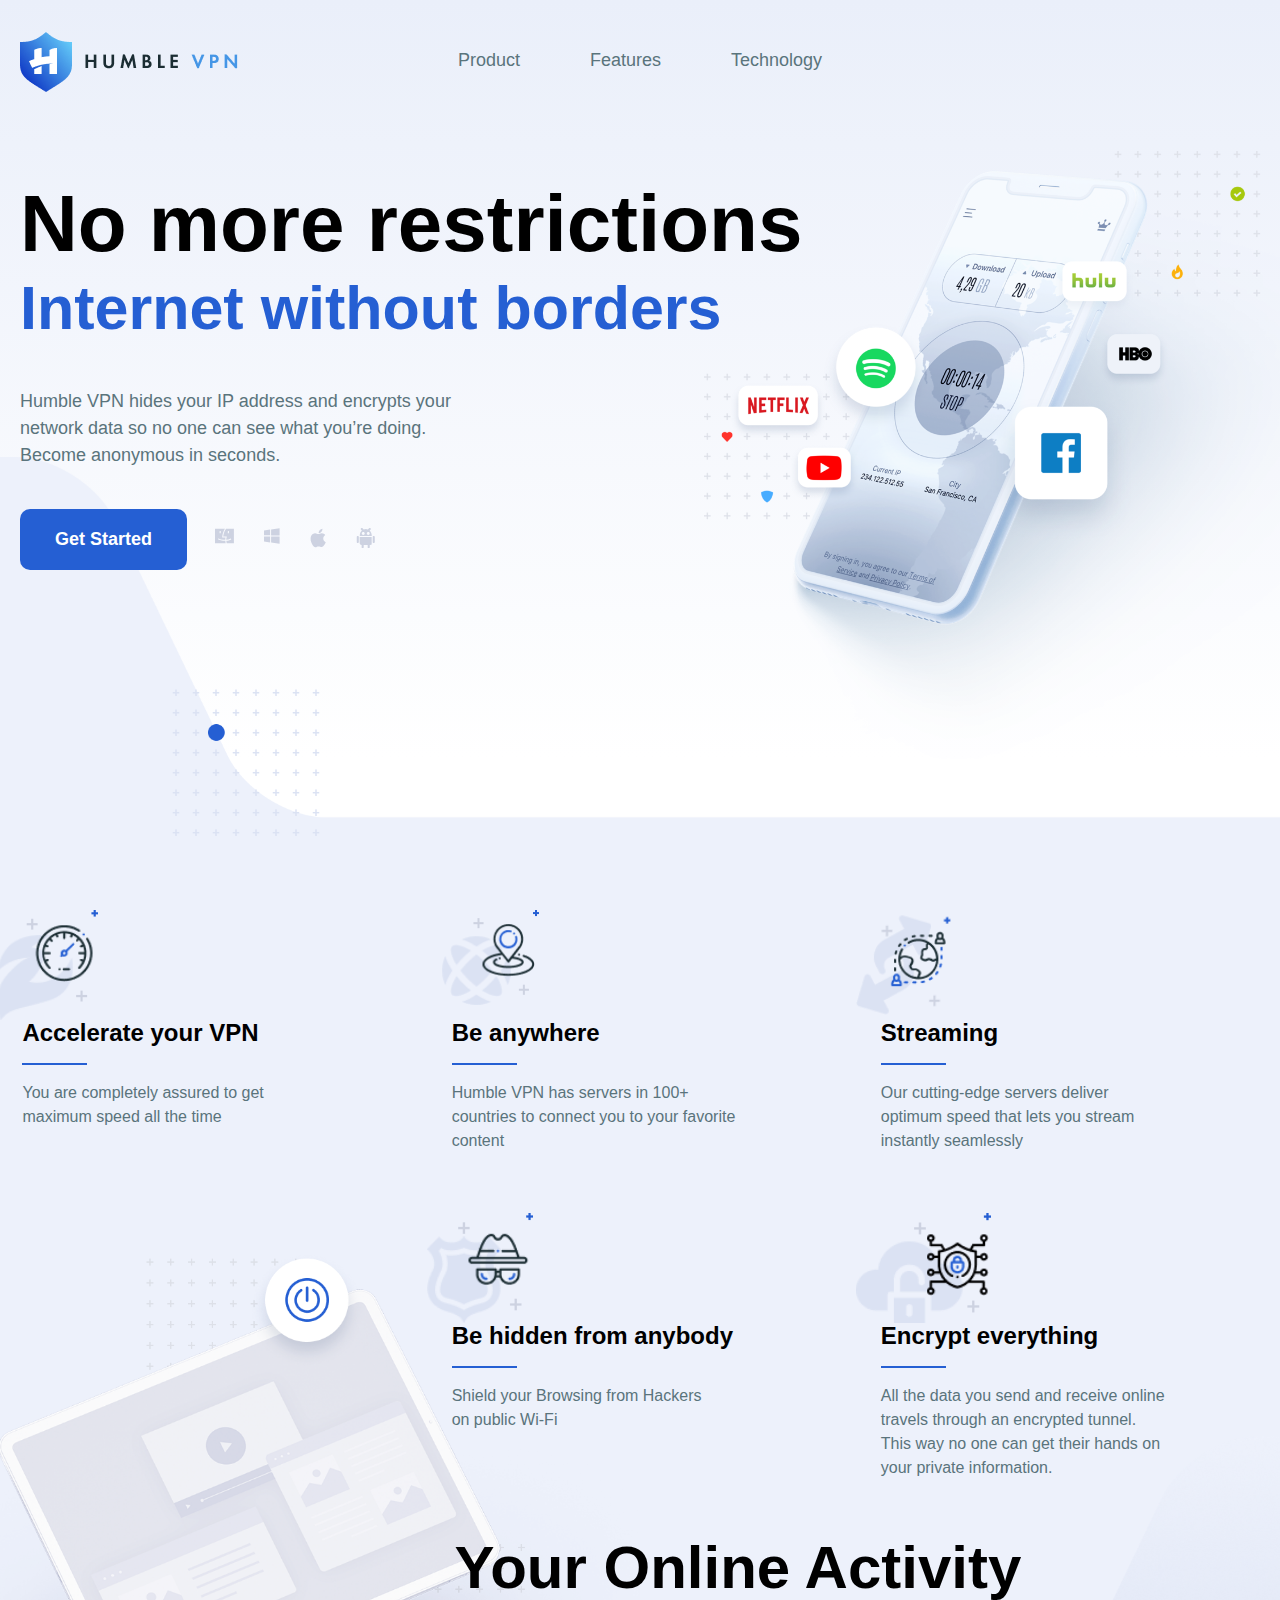
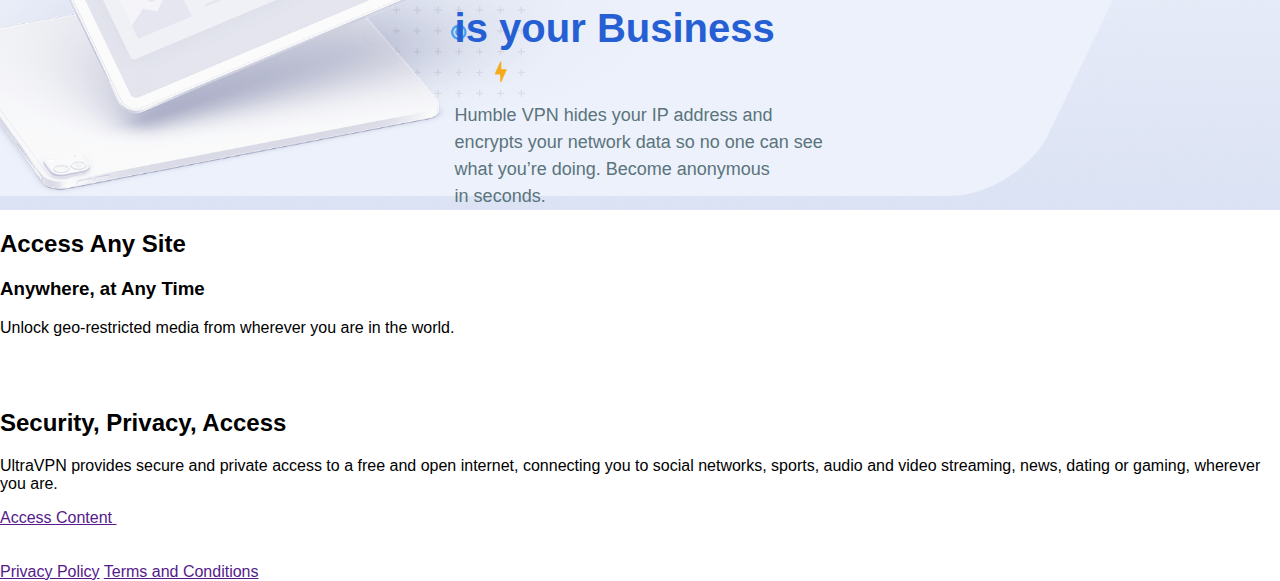
==== commit 5bcecf50: "adaptive" ====
--- a/index.html
+++ b/index.html
@@ -3,11 +3,9 @@
   <head>
     <meta charset="UTF-8" />
     <meta name="viewport" content="width=device-width, initial-scale=1.0" />
-    <link rel="icon" type="image/png" sizes="32x32" href="/favicon-32x32.png" />
-    <link rel="icon" type="image/png" sizes="16x16" href="/favicon-16x16.png" />
     <title>Humble VPN</title>
 
-    <link rel="stylesheet" href="./css/main.min.css" />
+    <link rel="stylesheet" href="./css/main.css" />
   </head>
   <body>
     <header class="header">
@@ -16,7 +14,7 @@
           <div class="header__logo">
             <img src="./src/assets/images/logo.png" alt="" />
           </div>
-          <button type="button" class="header__burger">
+          <button type="button" class="header__burger js-menu">
             <span></span>
           </button>
           <nav class="header__nav">
@@ -39,7 +37,11 @@
             so no one can&nbsp;see what&nbsp;you’re doing. Become anonymous in
             seconds.
           </p>
-          <img src="" alt="" class="main__image" />
+          <img
+            src="/src/assets/images/app_desktop.png"
+            alt=""
+            class="main__image"
+          />
           <div class="main__buttons">
             <a href="" class="main__button">Get Started</a>
             <ul class="main__platforms">
@@ -111,10 +113,12 @@
               alt="Accelerate your VPN"
               class="advantages__item-image"
             />
-            <h4 class="advantages__item-title">Accelerate your VPN</h4>
-            <p class="advantages__item-text">
-              You are completely assured to get maximum speed all the time
-            </p>
+            <div class="advantages__item-right">
+              <h4 class="advantages__item-title">Accelerate your VPN</h4>
+              <p class="advantages__item-text">
+                You are completely assured to get maximum speed all the time
+              </p>
+            </div>
           </div>
           <div class="advantages__item">
             <img
@@ -122,11 +126,13 @@
               alt="Be anywhere"
               class="advantages__item-image"
             />
-            <h4 class="advantages__item-title">Be anywhere</h4>
-            <p class="advantages__item-text">
-              Humble VPN has servers in 100+ countries to connect you to your
-              favorite content
-            </p>
+            <div class="advantages__item-right">
+              <h4 class="advantages__item-title">Be anywhere</h4>
+              <p class="advantages__item-text">
+                Humble VPN has servers in 100+ countries to connect you to your
+                favorite content
+              </p>
+            </div>
           </div>
           <div class="advantages__item">
             <img
@@ -134,11 +140,13 @@
               alt="Streaming"
               class="advantages__item-image"
             />
-            <h4 class="advantages__item-title">Streaming</h4>
-            <p class="advantages__item-text">
-              Our cutting-edge servers deliver optimum speed that lets you
-              stream instantly seamlessly
-            </p>
+            <div class="advantages__item-right">
+              <h4 class="advantages__item-title">Streaming</h4>
+              <p class="advantages__item-text">
+                Our cutting-edge servers deliver optimum speed that lets you
+                stream instantly seamlessly
+              </p>
+            </div>
           </div>
           <div class="advantages__item">
             <img
@@ -146,10 +154,12 @@
               alt="Be hidden from anybody"
               class="advantages__item-image"
             />
-            <h4 class="advantages__item-title">Be hidden from anybody</h4>
-            <p class="advantages__item-text">
-              Shield your Browsing from Hackers on public Wi-Fi
-            </p>
+            <div class="advantages__item-right">
+              <h4 class="advantages__item-title">Be hidden from anybody</h4>
+              <p class="advantages__item-text">
+                Shield your Browsing from Hackers on public Wi-Fi
+              </p>
+            </div>
           </div>
           <div class="advantages__item">
             <img
@@ -157,12 +167,14 @@
               alt="Encrypt everything"
               class="advantages__item-image"
             />
-            <h4 class="advantages__item-title">Encrypt everything</h4>
-            <p class="advantages__item-text">
-              All the data you send and receive online travels through an
-              encrypted tunnel. This way no one can get their hands on your
-              private information.
-            </p>
+            <div class="advantages__item-right">
+              <h4 class="advantages__item-title">Encrypt everything</h4>
+              <p class="advantages__item-text">
+                All the data you send and receive online travels through an
+                encrypted tunnel. This way no one can get their hands on your
+                private information.
+              </p>
+            </div>
           </div>
           <div class="advantages__text-block">
             <h2 class="advantages__title">Your Online Activity</h2>
@@ -176,73 +188,52 @@
         </div>
       </div>
     </section>
-    <div class="container">
-      <section class="access">
-        <div class="access__text-block">
-          <h2 class="access__title">Access Any Site</h2>
-          <h3 class="access__subtitle">Anywhere, at Any Time</h3>
-          <p class="access__text">
-            Unlock geo-restricted media from wherever you are in the world.
-          </p>
-        </div>
-        <img
-          src="/src/assets/images/access.png"
-          alt="Access Any Site"
-          class="access__image"
-        />
-      </section>
-    </div>
+    <section class="access">
+      <div class="access__text-block">
+        <h2 class="access__title">Access Any Site</h2>
+        <h3 class="access__subtitle">Anywhere, at Any Time</h3>
+        <p class="access__text">
+          Unlock geo-restricted media from wherever you are in the world.
+        </p>
+      </div>
+      <img src="" alt="" class="access__image" />
+    </section>
     <section class="security">
-      <div class="container">
-        <div class="security__content">
-          <img
-            src="/src/assets/images/logo_symbol.png"
-            alt="Humble"
-            class="security__image"
-          />
-          <h2 class="security__title">Security, Privacy, Access</h2>
-          <p class="security__text">
-            UltraVPN provides secure and private access to a free and open
-            internet, connecting you to social networks, sports, audio and video
-            streaming, news, dating or gaming, wherever you are.
-          </p>
-          <a href="" class="security__button"
-            ><span>Access Content</span
-            ><img src="/src/assets/icons/arrow.svg" alt=""
-          /></a>
-          <img
-            src="/src/assets/images/security_bg_2.png"
-            alt=""
-            class="security__bg"
-          />
-        </div>
-      </div>
+      <img src="" alt="" class="security__image" />
+      <h2 class="security__title">Security, Privacy, Access</h2>
+      <p class="security__text">
+        UltraVPN provides secure and private access to a free and open internet,
+        connecting you to social networks, sports, audio and video streaming,
+        news, dating or gaming, wherever you are.
+      </p>
+      <a href="" class="security__button"
+        >Access Content <img src="" alt=""
+      /></a>
+      <img src="" alt="" class="security__bg" />
     </section>
     <footer class="footer">
-      <div class="container">
-        <div class="footer__content">
-          <img
-            src="/src/assets/images/logo_footer.png"
-            alt="logo"
-            class="footer__logo"
-          />
-          <div class="footer__right">
-            <img
-              src="/src/assets/images/footer_address.png"
-              alt="address"
-              class="footer__address"
-            />
-            <div class="footer__links">
-              <a href="/privacy.html" target="_blank" class="footer__link"
-                >Privacy Policy</a
-              >
-              <a href="/terms.html" target="_blank" class="footer__link"
-                >Terms and Conditions</a
-              >
-            </div>
-          </div>
+      <img src="" alt="" class="footer__logo" />
+      <div class="footer__right">
+        <img src="" alt="" class="footer__address" />
+        <div class="footer__links">
+          <a href="" class="footer__link">Privacy Policy</a>
+          <a href="" class="footer__link">Terms and Conditions</a>
         </div>
       </div>
     </footer>
+
+    <script>
+      var menu = document.querySelector('.header__nav');
+      document.querySelector('.js-menu').addEventListener('click', function(e) {
+        if (e.target.classList.contains('active')) {
+          e.target.classList.remove('active');
+          menu.classList.remove('active');
+        }
+        else {
+          e.target.classList.add('active');
+          menu.classList.add('active');
+        }
+      });
+    </script>
   </body>
 </html>
--- a/css/main.css
+++ b/css/main.css
@@ -0,0 +1,623 @@
+@font-face {
+  font-family: "Open Sans";
+  font-style: normal;
+  font-weight: 400;
+  font-display: swap;
+  src: local("Open Sans"), url("../../fonts/OpenSans-Regular.ttf") format("ttf");
+  /* Chrome 6+, Firefox 3.6+, IE 9+, Safari 5.1+ */
+}
+
+@font-face {
+  font-family: "Open Sans";
+  font-style: normal;
+  font-weight: 600;
+  font-display: swap;
+  src: local("Open Sans"), url("../../fonts/OpenSans-SemiBold.ttf") format("ttf");
+  /* Chrome 6+, Firefox 3.6+, IE 9+, Safari 5.1+ */
+}
+
+@font-face {
+  font-family: "Open Sans";
+  font-style: normal;
+  font-weight: 700;
+  font-display: swap;
+  src: local("Open Sans"), url("../../fonts/OpenSans-Bold.ttf") format("ttf");
+  /* Chrome 6+, Firefox 3.6+, IE 9+, Safari 5.1+ */
+}
+
+.header {
+  position: absolute;
+  top: 0;
+  left: 0;
+  right: 0;
+  z-index: 3;
+}
+
+.header__content {
+  position: relative;
+  display: -webkit-box;
+  display: -ms-flexbox;
+  display: flex;
+  -webkit-box-pack: center;
+      -ms-flex-pack: center;
+          justify-content: center;
+  -webkit-box-align: center;
+      -ms-flex-align: center;
+          align-items: center;
+  padding: 48px 0;
+}
+
+.header__logo {
+  position: absolute;
+  left: 0;
+  top: calc(50% + 3px);
+  -webkit-transform: translateY(-50%);
+          transform: translateY(-50%);
+}
+
+.header__burger {
+  display: none;
+  outline: none;
+}
+
+@media (max-width: 1200px) {
+  .header__burger {
+    display: -webkit-box;
+    display: -ms-flexbox;
+    display: flex;
+    -webkit-box-align: center;
+        -ms-flex-align: center;
+            align-items: center;
+    -webkit-box-pack: center;
+        -ms-flex-pack: center;
+            justify-content: center;
+    border: none;
+    background: transparent;
+    padding: 0;
+    margin-left: auto;
+    z-index: 1;
+  }
+  .header__burger span {
+    width: 18px;
+    height: 2px;
+    background-color: #000;
+    display: inline-block;
+    position: relative;
+    -webkit-transition: -webkit-transform 0.5s ease;
+    transition: -webkit-transform 0.5s ease;
+    transition: transform 0.5s ease;
+    transition: transform 0.5s ease, -webkit-transform 0.5s ease;
+  }
+  .header__burger span.active {
+    -webkit-transform: rotate(45deg);
+            transform: rotate(45deg);
+  }
+  .header__burger span.active:before {
+    top: 0;
+  }
+  .header__burger span.active:after {
+    -webkit-transform: rotate(-90deg) translateX(5px);
+            transform: rotate(-90deg) translateX(5px);
+  }
+  .header__burger span:before, .header__burger span:after {
+    position: absolute;
+    content: "";
+    width: inherit;
+    height: inherit;
+    background-color: inherit;
+    left: 0;
+    -webkit-transition: top 0.5s ease, -webkit-transform 0.5s ease;
+    transition: top 0.5s ease, -webkit-transform 0.5s ease;
+    transition: transform 0.5s ease, top 0.5s ease;
+    transition: transform 0.5s ease, top 0.5s ease, -webkit-transform 0.5s ease;
+  }
+  .header__burger span::before {
+    top: -5px;
+  }
+  .header__burger span:after {
+    bottom: -5px;
+  }
+}
+
+@media (max-width: 1200px) {
+  .header__nav {
+    display: none;
+  }
+  .header__nav.active {
+    display: block;
+    position: absolute;
+    background: #fff;
+    padding: 20px 40px 20px 30px;
+    right: -10px;
+    -webkit-box-shadow: -2px 6px 14px rgba(0, 0, 0, 0.3);
+            box-shadow: -2px 6px 14px rgba(0, 0, 0, 0.3);
+    border-radius: 10px;
+    top: 30px;
+  }
+}
+
+.header__nav ul {
+  display: -webkit-box;
+  display: -ms-flexbox;
+  display: flex;
+  padding: 0;
+  margin: 0;
+  -webkit-box-align: center;
+      -ms-flex-align: center;
+          align-items: center;
+}
+
+@media (max-width: 1200px) {
+  .header__nav ul {
+    -webkit-box-orient: vertical;
+    -webkit-box-direction: normal;
+        -ms-flex-direction: column;
+            flex-direction: column;
+    -webkit-box-align: start;
+        -ms-flex-align: start;
+            align-items: flex-start;
+  }
+}
+
+.header__nav-item {
+  list-style: none;
+}
+
+.header__nav-item + .header__nav-item {
+  margin-left: 70px;
+}
+
+@media (max-width: 1200px) {
+  .header__nav-item + .header__nav-item {
+    margin-left: 0;
+    margin-top: 20px;
+  }
+}
+
+.header__nav-item a {
+  color: #5a747c;
+  text-decoration: none;
+  font-size: 18px;
+  line-height: 25px;
+  border-bottom: 1px solid transparent;
+  -webkit-transition: border-bottom-color 0.3s ease, color 0.3s ease;
+  transition: border-bottom-color 0.3s ease, color 0.3s ease;
+}
+
+.header__nav-item a:hover {
+  border-bottom-color: #255fd3;
+  color: #255fd3;
+}
+
+.main {
+  background: url("../src/assets/images/app_desktop.png") no-repeat right top 50%/45%, url("../src/assets/images/main_bg.png") no-repeat left bottom/100%, -webkit-gradient(linear, left top, left bottom, from(#eaeffa), color-stop(83.33%, #ffffff));
+  background: url("../src/assets/images/app_desktop.png") no-repeat right top 50%/45%, url("../src/assets/images/main_bg.png") no-repeat left bottom/100%, linear-gradient(180deg, #eaeffa 0%, #ffffff 83.33%);
+  padding-top: 121px;
+  position: relative;
+  overflow: hidden;
+}
+
+@media (max-width: 1200px) {
+  .main {
+    background: -webkit-gradient(linear, left top, left bottom, from(#eaeffa), color-stop(83.33%, #ffffff));
+    background: linear-gradient(180deg, #eaeffa 0%, #ffffff 83.33%);
+    padding-top: 98px;
+    overflow: hidden;
+  }
+}
+
+.main__text-block {
+  margin-top: 55px;
+  padding-bottom: 340px;
+  max-width: 70%;
+}
+
+@media (max-width: 1200px) {
+  .main__text-block {
+    max-width: 100%;
+    margin-top: 0;
+    padding-bottom: 60px;
+  }
+}
+
+.main__title {
+  font-size: 80px;
+  line-height: 1.2;
+  margin: 0;
+}
+
+@media (max-width: 1200px) {
+  .main__title {
+    font-size: 60px;
+  }
+}
+
+@media (max-width: 767px) {
+  .main__title {
+    font-size: 32px;
+  }
+}
+
+.main__subtitle {
+  color: #255fd3;
+  margin: 0;
+  font-size: 61px;
+  font-weight: 600;
+  line-height: 1.2;
+}
+
+@media (max-width: 1200px) {
+  .main__subtitle {
+    font-size: 45px;
+  }
+}
+
+@media (max-width: 767px) {
+  .main__subtitle {
+    font-size: 23px;
+    font-weight: 500;
+  }
+}
+
+.main__text {
+  margin: 43px 0 0;
+  max-width: 50%;
+  color: #5a747c;
+  font-size: 18px;
+  line-height: 1.5;
+}
+
+@media (max-width: 1200px) {
+  .main__text {
+    max-width: 80%;
+  }
+}
+
+@media (max-width: 767px) {
+  .main__text {
+    max-width: 100%;
+    font-size: 14px;
+    margin-top: 25px;
+  }
+}
+
+.main__image {
+  display: none;
+}
+
+@media (max-width: 1200px) {
+  .main__image {
+    display: block;
+    max-width: 80%;
+    position: absolute;
+    left: 50%;
+    -webkit-transform: translateX(-50%);
+            transform: translateX(-50%);
+    z-index: 0;
+  }
+}
+
+@media (max-width: 767px) {
+  .main__image {
+    max-width: 110%;
+  }
+}
+
+.main__buttons {
+  display: -webkit-box;
+  display: -ms-flexbox;
+  display: flex;
+  -webkit-box-align: center;
+      -ms-flex-align: center;
+          align-items: center;
+  margin-top: 40px;
+}
+
+@media (max-width: 1200px) {
+  .main__buttons {
+    -webkit-box-orient: vertical;
+    -webkit-box-direction: normal;
+        -ms-flex-direction: column;
+            flex-direction: column;
+    position: relative;
+    margin-top: 460px;
+  }
+}
+
+@media (max-width: 767px) {
+  .main__buttons {
+    margin-top: 320px;
+  }
+}
+
+.main__button {
+  background-color: #255fd3;
+  display: block;
+  padding: 18px 35px;
+  color: #fff;
+  font-size: 18px;
+  line-height: 25px;
+  text-decoration: none;
+  font-weight: 700;
+  border-radius: 10px;
+  -webkit-transition: -webkit-box-shadow 0.3s ease;
+  transition: -webkit-box-shadow 0.3s ease;
+  transition: box-shadow 0.3s ease;
+  transition: box-shadow 0.3s ease, -webkit-box-shadow 0.3s ease;
+}
+
+.main__button:hover {
+  -webkit-box-shadow: 0 8px 18px #255fd3;
+          box-shadow: 0 8px 18px #255fd3;
+}
+
+.main__platforms {
+  display: -webkit-box;
+  display: -ms-flexbox;
+  display: flex;
+  list-style: none;
+  padding: 0;
+  margin: 0 0 0 28px;
+}
+
+@media (max-width: 1200px) {
+  .main__platforms {
+    margin-left: 0;
+    margin-top: 18px;
+  }
+}
+
+.main__platforms-item + .main__platforms-item {
+  margin-left: 30px;
+}
+
+.main__platforms-item svg {
+  fill: #cdd2e1;
+  -webkit-transition: fill 0.3s ease;
+  transition: fill 0.3s ease;
+}
+
+.main__platforms-item:hover svg {
+  fill: #255fd3;
+}
+
+.advantages {
+  background: url("../src/assets/images/advantages_bg_2.png") no-repeat left bottom/50%, url("../src/assets/images/advantages_bg.png") no-repeat left bottom/100%, #edf1fb;
+}
+
+@media (max-width: 1200px) {
+  .advantages {
+    background: url("../src/assets/images/advantages_bg_2.png") no-repeat left bottom/50%, #edf1fb;
+  }
+}
+
+@media (max-width: 767px) {
+  .advantages {
+    background: url("../src/assets/images/advantages_bg_2.png") no-repeat left bottom/110%, #edf1fb;
+  }
+}
+
+.advantages__list {
+  display: -webkit-box;
+  display: -ms-flexbox;
+  display: flex;
+  -webkit-box-pack: end;
+      -ms-flex-pack: end;
+          justify-content: flex-end;
+  -ms-flex-wrap: wrap;
+      flex-wrap: wrap;
+  margin-top: -60px;
+}
+
+@media (max-width: 1200px) {
+  .advantages__list {
+    margin-top: 0;
+    -webkit-box-pack: center;
+        -ms-flex-pack: center;
+            justify-content: center;
+  }
+}
+
+.advantages__item {
+  width: calc(33% - 30px);
+  display: -webkit-box;
+  display: -ms-flexbox;
+  display: flex;
+  -webkit-box-orient: vertical;
+  -webkit-box-direction: normal;
+      -ms-flex-direction: column;
+          flex-direction: column;
+  -webkit-box-align: start;
+      -ms-flex-align: start;
+          align-items: flex-start;
+  margin-top: 60px;
+}
+
+.advantages__item + .advantages__item {
+  margin-left: 50px;
+}
+
+.advantages__item-image {
+  height: 110px;
+  margin-left: -25px;
+}
+
+.advantages__item-title {
+  font-size: 24px;
+  line-height: 1.5;
+  font-weight: 700;
+  margin: -5px 0 0;
+}
+
+.advantages__item-text {
+  margin: 30px 0 0;
+  position: relative;
+  font-size: 16px;
+  line-height: 1.5;
+  color: #5a747c;
+  max-width: 75%;
+}
+
+.advantages__item-text:before {
+  content: "";
+  position: absolute;
+  top: -18px;
+  width: 65px;
+  height: 2px;
+  background-color: #255fd3;
+}
+
+@media (max-width: 1200px) {
+  .advantages__item {
+    width: 50%;
+    -webkit-box-orient: horizontal;
+    -webkit-box-direction: normal;
+        -ms-flex-direction: row;
+            flex-direction: row;
+  }
+  .advantages__item + .advantages__item {
+    margin-left: 0;
+  }
+  .advantages__item-image {
+    margin-top: -10px;
+    height: auto;
+    width: 90px;
+  }
+  .advantages__item-right {
+    margin-left: 25px;
+  }
+  .advantages__item-title {
+    font-size: 19px;
+    margin: 0;
+  }
+  .advantages__item-text {
+    font-size: 15px;
+  }
+}
+
+@media (max-width: 767px) {
+  .advantages__item {
+    width: 100%;
+  }
+  .advantages__item-text {
+    max-width: 100%;
+  }
+}
+
+.advantages__text-block {
+  width: calc(66% - 13px);
+  margin-top: 52px;
+  display: -webkit-box;
+  display: -ms-flexbox;
+  display: flex;
+  -webkit-box-orient: vertical;
+  -webkit-box-direction: normal;
+      -ms-flex-direction: column;
+          flex-direction: column;
+  -webkit-box-align: start;
+      -ms-flex-align: start;
+          align-items: flex-start;
+}
+
+@media (max-width: 1200px) {
+  .advantages__text-block {
+    width: 100%;
+    margin-top: 60px;
+    margin-bottom: 350px;
+    -webkit-box-align: center;
+        -ms-flex-align: center;
+            align-items: center;
+  }
+}
+
+@media (max-width: 767px) {
+  .advantages__text-block {
+    margin-top: 30px;
+    -webkit-box-align: start;
+        -ms-flex-align: start;
+            align-items: flex-start;
+    margin-bottom: 370px;
+  }
+}
+
+.advantages__title {
+  font-size: 60px;
+  line-height: 1.2;
+  margin: 0;
+}
+
+@media (max-width: 1200px) {
+  .advantages__title {
+    font-size: 60px;
+    text-align: center;
+  }
+}
+
+@media (max-width: 767px) {
+  .advantages__title {
+    font-size: 32px;
+    text-align: left;
+  }
+}
+
+.advantages__subtitle {
+  color: #255fd3;
+  font-size: 40px;
+  font-weight: 600;
+  line-height: 1.2;
+  margin: 0;
+}
+
+@media (max-width: 1200px) {
+  .advantages__subtitle {
+    font-size: 45px;
+    text-align: center;
+  }
+}
+
+@media (max-width: 767px) {
+  .advantages__subtitle {
+    font-size: 28px;
+    font-weight: 500;
+    text-align: left;
+  }
+}
+
+.advantages__text {
+  font-size: 18px;
+  line-height: 1.5;
+  color: #5a747c;
+  margin: 50px 0 0;
+  width: 50%;
+}
+
+@media (max-width: 1200px) {
+  .advantages__text {
+    font-size: 16px;
+    text-align: center;
+    margin-top: 30px;
+    width: 80%;
+  }
+}
+
+@media (max-width: 767px) {
+  .advantages__text {
+    width: 100%;
+    text-align: left;
+  }
+}
+
+html,
+body {
+  margin: 0;
+  padding: 0;
+  font-family: "Open Sans", sans-serif;
+}
+
+.container {
+  position: relative;
+  max-width: 1240px;
+  padding: 0 20px;
+  margin: 0 auto;
+}
+/*# sourceMappingURL=main.css.map */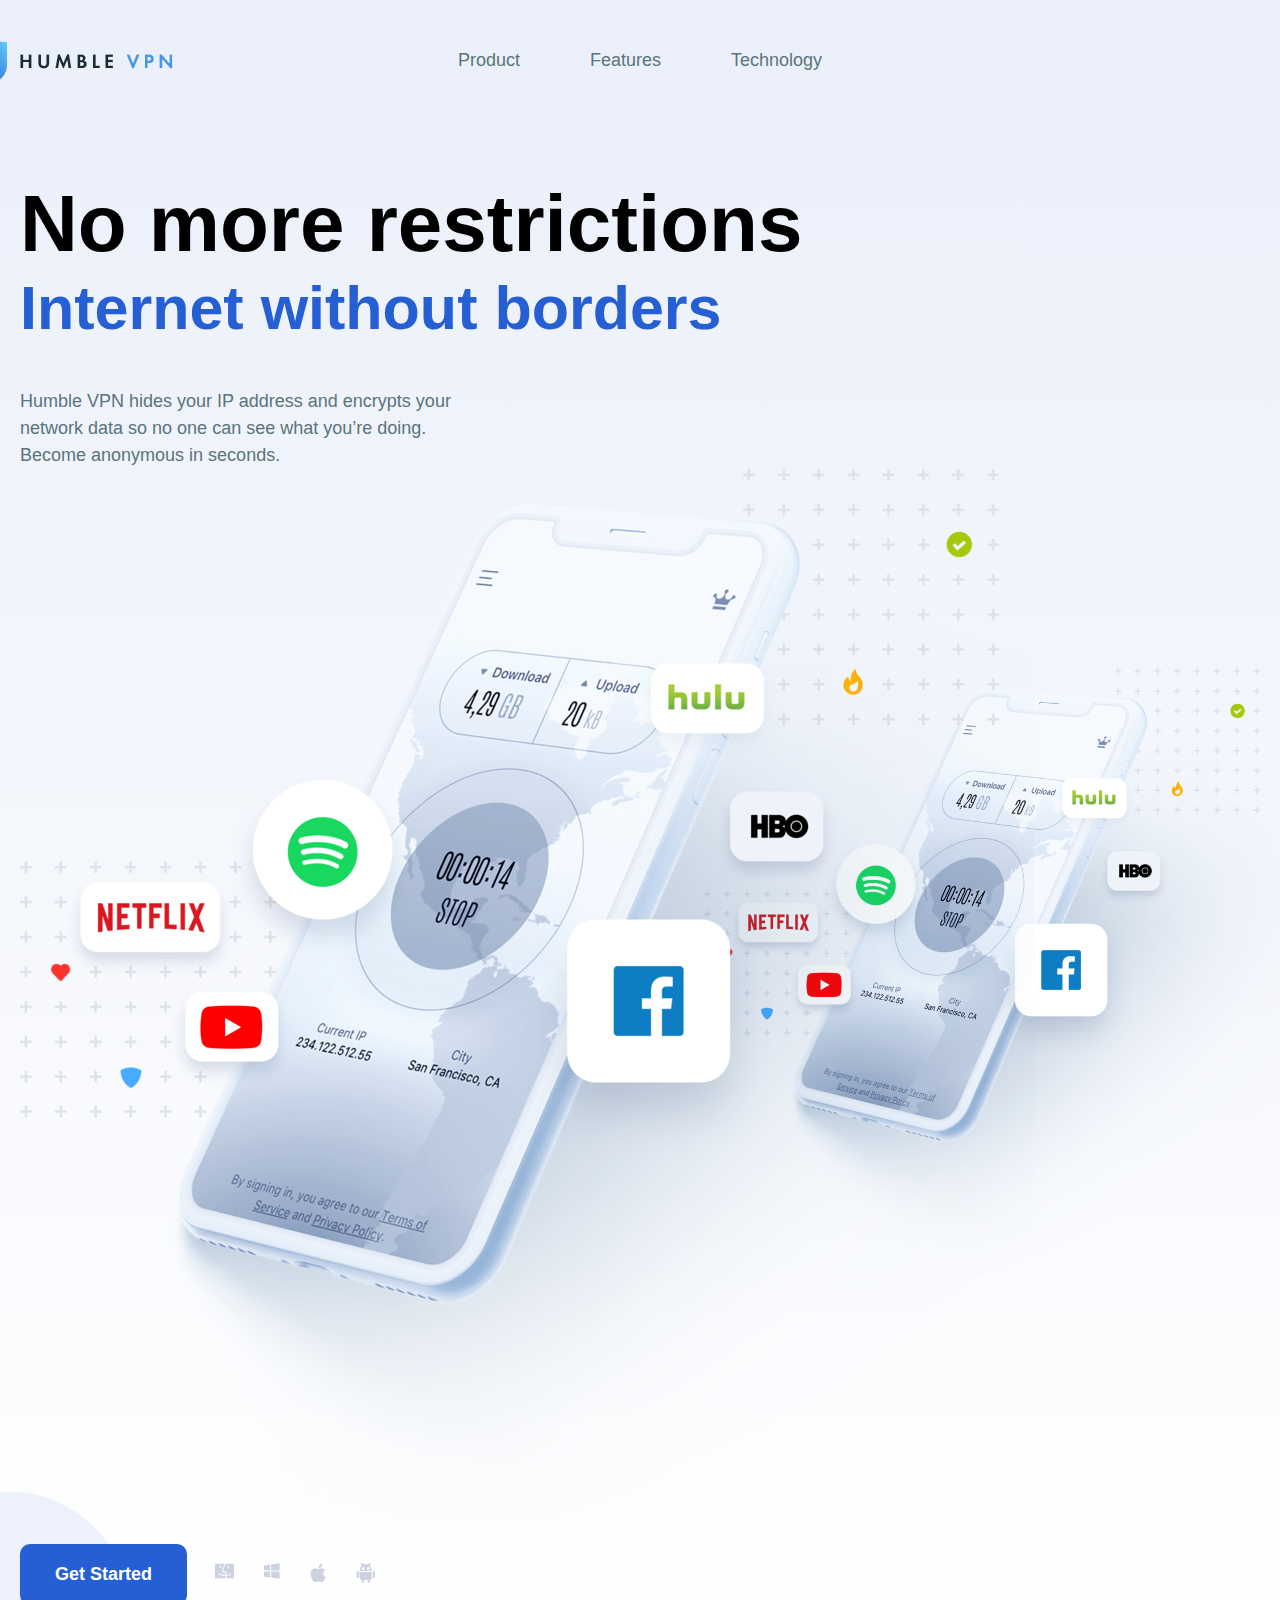
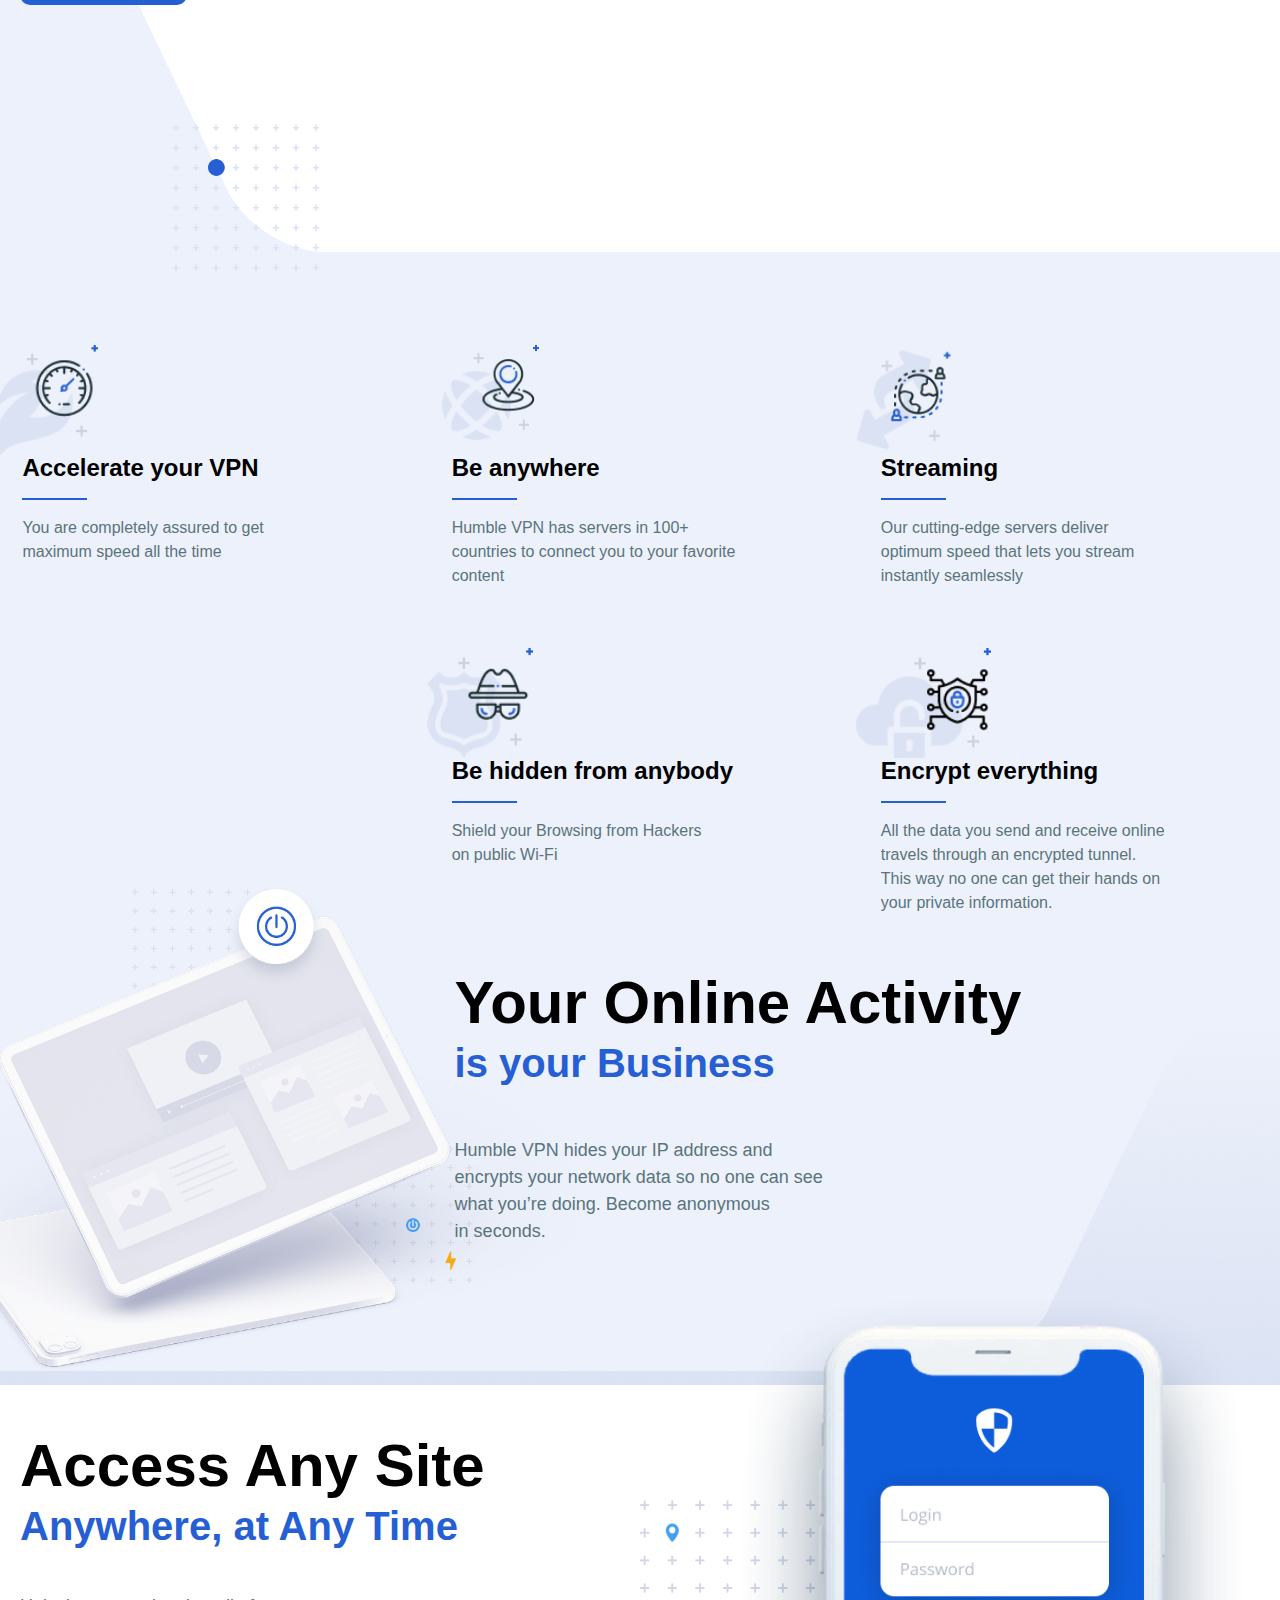
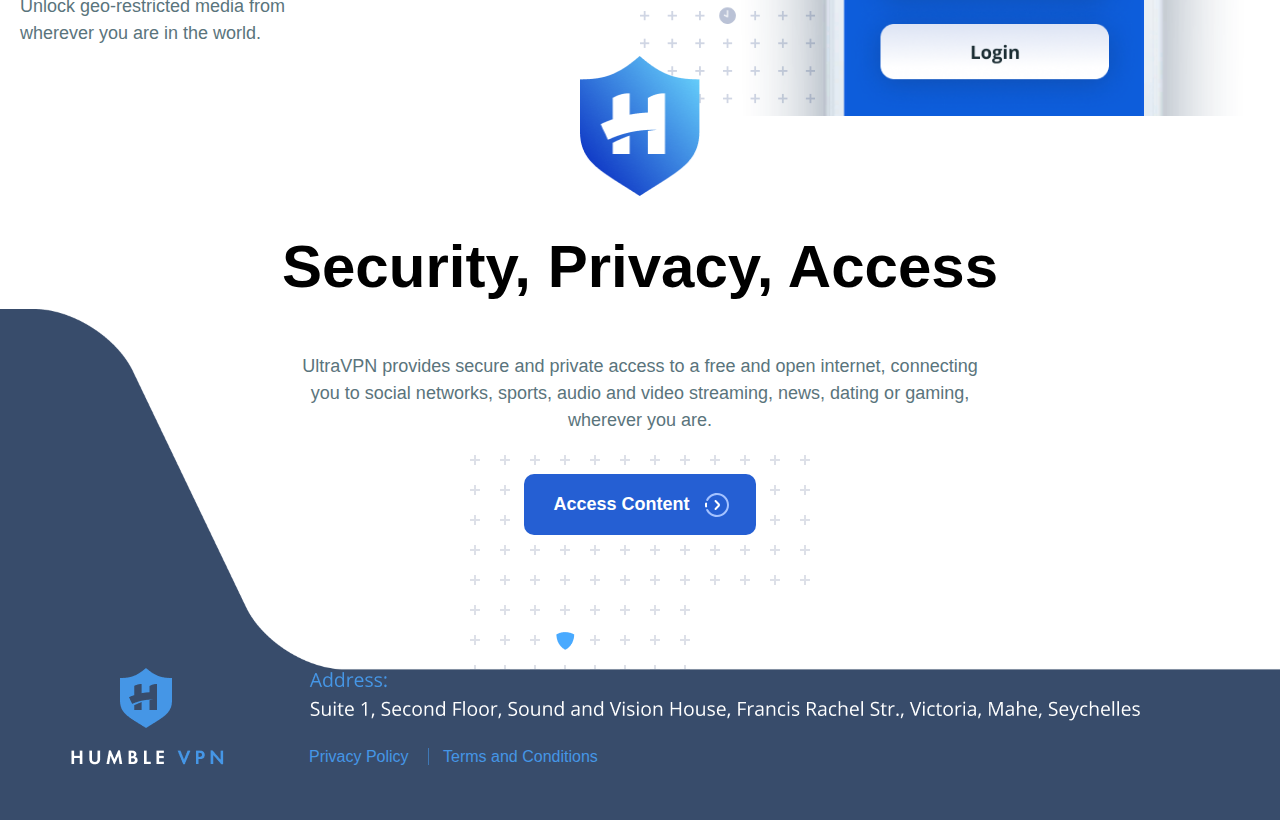
==== commit 8bed956b: "Merge branch 'master' of https://github.com/egorcko/Humble-VPN into master" ====
--- a/index.html
+++ b/index.html
@@ -3,9 +3,11 @@
   <head>
     <meta charset="UTF-8" />
     <meta name="viewport" content="width=device-width, initial-scale=1.0" />
+    <link rel="icon" type="image/png" sizes="32x32" href="/favicon-32x32.png" />
+    <link rel="icon" type="image/png" sizes="16x16" href="/favicon-16x16.png" />
     <title>Humble VPN</title>
 
-    <link rel="stylesheet" href="./css/main.css" />
+    <link rel="stylesheet" href="./css/main.min.css" />
   </head>
   <body>
     <header class="header">
@@ -188,36 +190,71 @@
         </div>
       </div>
     </section>
-    <section class="access">
-      <div class="access__text-block">
-        <h2 class="access__title">Access Any Site</h2>
-        <h3 class="access__subtitle">Anywhere, at Any Time</h3>
-        <p class="access__text">
-          Unlock geo-restricted media from wherever you are in the world.
-        </p>
-      </div>
-      <img src="" alt="" class="access__image" />
-    </section>
+    <div class="container">
+      <section class="access">
+        <div class="access__text-block">
+          <h2 class="access__title">Access Any Site</h2>
+          <h3 class="access__subtitle">Anywhere, at Any Time</h3>
+          <p class="access__text">
+            Unlock geo-restricted media from wherever you are in the world.
+          </p>
+        </div>
+        <img
+          src="/src/assets/images/access.png"
+          alt="Access Any Site"
+          class="access__image"
+        />
+      </section>
+    </div>
     <section class="security">
-      <img src="" alt="" class="security__image" />
-      <h2 class="security__title">Security, Privacy, Access</h2>
-      <p class="security__text">
-        UltraVPN provides secure and private access to a free and open internet,
-        connecting you to social networks, sports, audio and video streaming,
-        news, dating or gaming, wherever you are.
-      </p>
-      <a href="" class="security__button"
-        >Access Content <img src="" alt=""
-      /></a>
-      <img src="" alt="" class="security__bg" />
+      <div class="container">
+        <div class="security__content">
+          <img
+            src="/src/assets/images/logo_symbol.png"
+            alt="Humble"
+            class="security__image"
+          />
+          <h2 class="security__title">Security, Privacy, Access</h2>
+          <p class="security__text">
+            UltraVPN provides secure and private access to a free and open
+            internet, connecting you to social networks, sports, audio and video
+            streaming, news, dating or gaming, wherever you are.
+          </p>
+          <a href="" class="security__button"
+            ><span>Access Content</span
+            ><img src="/src/assets/icons/arrow.svg" alt=""
+          /></a>
+          <img
+            src="/src/assets/images/security_bg_2.png"
+            alt=""
+            class="security__bg"
+          />
+        </div>
+      </div>
     </section>
     <footer class="footer">
-      <img src="" alt="" class="footer__logo" />
-      <div class="footer__right">
-        <img src="" alt="" class="footer__address" />
-        <div class="footer__links">
-          <a href="" class="footer__link">Privacy Policy</a>
-          <a href="" class="footer__link">Terms and Conditions</a>
+      <div class="container">
+        <div class="footer__content">
+          <img
+            src="/src/assets/images/logo_footer.png"
+            alt="logo"
+            class="footer__logo"
+          />
+          <div class="footer__right">
+            <img
+              src="/src/assets/images/footer_address.png"
+              alt="address"
+              class="footer__address"
+            />
+            <div class="footer__links">
+              <a href="/privacy.html" target="_blank" class="footer__link"
+                >Privacy Policy</a
+              >
+              <a href="/terms.html" target="_blank" class="footer__link"
+                >Terms and Conditions</a
+              >
+            </div>
+          </div>
         </div>
       </div>
     </footer>
--- a/css/main.min.css
+++ b/css/main.min.css
@@ -0,0 +1,2 @@
+@font-face{font-family:"Open Sans";font-style:normal;font-display:swap;font-weight:300;src:local("Open Sans"),url("../../fonts/OpenSans-Light.ttf") format("ttf")}@font-face{font-family:"Open Sans";font-style:normal;font-weight:400;font-display:swap;src:local("Open Sans"),url("../../fonts/OpenSans-Regular.ttf") format("ttf")}@font-face{font-family:"Open Sans";font-style:normal;font-weight:600;font-display:swap;src:local("Open Sans"),url("../../fonts/OpenSans-SemiBold.ttf") format("ttf")}@font-face{font-family:"Open Sans";font-style:normal;font-weight:700;font-display:swap;src:local("Open Sans"),url("../../fonts/OpenSans-Bold.ttf") format("ttf")}.header{position:absolute;top:0;left:0;right:0;z-index:3}.header__content{position:relative;display:-webkit-box;display:-ms-flexbox;display:flex;-webkit-box-pack:center;-ms-flex-pack:center;justify-content:center;-webkit-box-align:center;-ms-flex-align:center;align-items:center;padding:48px 0}.header__logo{position:absolute;left:-65px;top:calc(50% + 3px);-webkit-transform:translateY(-50%);transform:translateY(-50%)}.header__burger{display:none}.header__nav ul{display:-webkit-box;display:-ms-flexbox;display:flex;padding:0;margin:0;-webkit-box-align:center;-ms-flex-align:center;align-items:center}.header__nav-item{list-style:none}.header__nav-item+.header__nav-item{margin-left:70px}.header__nav-item a{color:#5a747c;text-decoration:none;font-size:18px;line-height:25px}.main{background:url("../src/assets/images/app_desktop.png") no-repeat right top 50%/45%,url("../src/assets/images/main_bg.png") no-repeat left bottom/100%,-webkit-gradient(linear, left top, left bottom, from(#eaeffa), color-stop(83.33%, #fff));background:url("../src/assets/images/app_desktop.png") no-repeat right top 50%/45%,url("../src/assets/images/main_bg.png") no-repeat left bottom/100%,linear-gradient(180deg, #eaeffa 0%, #fff 83.33%);padding-top:121px;position:relative}.main__text-block{margin-top:55px;padding-bottom:340px;max-width:70%}.main__title{font-size:80px;line-height:1.2;margin:0}.main__subtitle{color:#255fd3;margin:0;font-size:61px;font-weight:600;line-height:1.2}.main__text{margin:43px 0 0;max-width:50%;color:#5a747c;font-size:18px;line-height:1.5}.main__buttons{display:-webkit-box;display:-ms-flexbox;display:flex;-webkit-box-align:center;-ms-flex-align:center;align-items:center}.main__button{background-color:#255fd3;display:block;padding:18px 35px;color:#fff;font-size:18px;line-height:25px;text-decoration:none;font-weight:700;border-radius:10px;-webkit-transition:-webkit-box-shadow 0.3s ease;transition:-webkit-box-shadow 0.3s ease;transition:box-shadow 0.3s ease;transition:box-shadow 0.3s ease, -webkit-box-shadow 0.3s ease}.main__button:hover{-webkit-box-shadow:0 8px 18px #255fd3;box-shadow:0 8px 18px #255fd3}.main__platforms{display:-webkit-box;display:-ms-flexbox;display:flex;list-style:none;padding:0;margin:0 0 0 28px}.main__platforms-item+.main__platforms-item{margin-left:30px}.main__platforms-item svg{fill:#cdd2e1;-webkit-transition:fill 0.3s ease;transition:fill 0.3s ease}.main__platforms-item:hover svg{fill:#255fd3}.advantages{background:url("../src/assets/images/advantages_bg_2.png") no-repeat left bottom/45%,url("../src/assets/images/advantages_bg.png") no-repeat left bottom/100%,#edf1fb}.advantages__list{display:-webkit-box;display:-ms-flexbox;display:flex;-webkit-box-pack:end;-ms-flex-pack:end;justify-content:flex-end;-ms-flex-wrap:wrap;flex-wrap:wrap;margin-top:-60px}.advantages__item{width:calc(33% - 30px);display:-webkit-box;display:-ms-flexbox;display:flex;-webkit-box-orient:vertical;-webkit-box-direction:normal;-ms-flex-direction:column;flex-direction:column;-webkit-box-align:start;-ms-flex-align:start;align-items:flex-start;margin-top:60px}.advantages__item+.advantages__item{margin-left:50px}.advantages__item-image{height:110px;margin-left:-25px}.advantages__item-title{font-size:24px;line-height:1.5;font-weight:700;margin:-5px 0 0}.advantages__item-text{margin:30px 0 0;position:relative;font-size:16px;line-height:1.5;color:#5a747c;max-width:75%}.advantages__item-text:before{content:"";position:absolute;top:-18px;width:65px;height:2px;background-color:#255fd3}.advantages__text-block{width:calc(66% - 13px);margin-top:52px;margin-bottom:140px;display:-webkit-box;display:-ms-flexbox;display:flex;-webkit-box-orient:vertical;-webkit-box-direction:normal;-ms-flex-direction:column;flex-direction:column;-webkit-box-align:start;-ms-flex-align:start;align-items:flex-start}.advantages__title{font-size:60px;line-height:1.2;margin:0}.advantages__subtitle{color:#255fd3;font-size:40px;font-weight:600;line-height:1.2;margin:0}.advantages__text{font-size:18px;line-height:1.5;color:#5a747c;margin:50px 0 0;width:50%}.access{display:-webkit-box;display:-ms-flexbox;display:flex;background-color:#fff;-webkit-box-pack:justify;-ms-flex-pack:justify;justify-content:space-between}.access__text-block,.access__image{max-width:50%}.access__text-block{margin-top:45px}.access__image{margin-top:-100px}.access__title{font-size:60px;line-height:1.2;margin:0}.access__subtitle{margin:0;font-size:40px;color:#255fd3;line-height:1.2;font-weight:600}.access__text{margin-top:43px;color:#5a747c;font-size:18px;line-height:1.5;max-width:55%}.security{padding-bottom:145px;position:relative}.security:after{position:absolute;bottom:0;content:"";left:0;right:0;top:0;background:url("../src/assets/images/security_bg.png") no-repeat left bottom/100%;z-index:2;pointer-events:none}.security__content{display:-webkit-box;display:-ms-flexbox;display:flex;-webkit-box-orient:vertical;-webkit-box-direction:normal;-ms-flex-direction:column;flex-direction:column;-webkit-box-align:center;-ms-flex-align:center;align-items:center;margin-top:-60px}.security__image{width:120px;height:140px}.security__title{margin-top:35px;margin-bottom:0;font-size:60px;line-height:1.2}.security__text{margin-top:50px;text-align:center;font-size:18px;margin-bottom:0;line-height:1.5;max-width:57%;color:#5a747c}.security__button{padding:18px 27px 18px 29px;color:#fff;display:-webkit-box;display:-ms-flexbox;display:flex;-webkit-box-align:center;-ms-flex-align:center;align-items:center;-webkit-box-pack:center;-ms-flex-pack:center;justify-content:center;text-decoration:none;margin-top:40px;background-color:#255fd3;font-size:18px;line-height:25px;font-weight:700;border-radius:10px;-webkit-transition:-webkit-box-shadow 0.3s ease;transition:-webkit-box-shadow 0.3s ease;transition:box-shadow 0.3s ease;transition:box-shadow 0.3s ease, -webkit-box-shadow 0.3s ease}.security__button:hover{-webkit-box-shadow:0 8px 18px #255fd3;box-shadow:0 8px 18px #255fd3}.security__button img{margin-left:15px}.security__bg{margin-top:-80px;z-index:-1}.footer{position:absolute;bottom:0;left:0;right:0;z-index:3}.footer__content{display:-webkit-box;display:-ms-flexbox;display:flex;-webkit-box-align:center;-ms-flex-align:center;align-items:center;padding:70px 50px 50px}.footer__right{margin-left:85px}.footer__links{margin-top:20px}.footer__link{color:#4596e6;font-size:16px;text-decoration:none;line-height:1.5;-webkit-transition:border-bottom-color 0.3s ease;transition:border-bottom-color 0.3s ease;border-bottom:1px solid transparent}.footer__link:hover{border-bottom-color:#4596e6}.footer__link+.footer__link{margin-left:30px;position:relative}.footer__link+.footer__link:before{content:"";position:absolute;height:100%;width:1px;background-color:#4596e6;opacity:0.6;left:-15px;bottom:0}.text-content{padding-bottom:415px;padding-top:121px;position:relative;background:-webkit-gradient(linear, left top, left bottom, from(#eaeffa), color-stop(83.33%, #fff));background:linear-gradient(180deg, #eaeffa 0%, #fff 83.33%)}.text-content:after{position:absolute;bottom:0;content:"";left:0;right:0;top:0;background:url("../src/assets/images/security_bg.png") no-repeat left bottom/100%;z-index:2;pointer-events:none}.text-content__title{margin:30px 0 0;font-size:60px;line-height:1.2}.text-content h2{color:#255fd3}.text-content p{font-size:16px;line-height:1.5}.text-content b{color:#255fd3}.text-content a{color:#255fd3;text-decoration:none;-webkit-transition:border-bottom-color 0.3s ease;transition:border-bottom-color 0.3s ease;border-bottom:1px solid transparent}.text-content a:hover{border-bottom-color:#255fd3}.text-content__list{list-style:none}.text-content__list li{position:relative}.text-content__list li:before{content:"";position:absolute;top:7px;left:-23px;background-color:#255fd3;width:8px;height:8px;border-radius:50%}html,body{margin:0;padding:0;font-family:"Open Sans", sans-serif}body{position:relative}.container{position:relative;max-width:1240px;padding:0 20px;margin:0 auto}
+/*# sourceMappingURL=main.min.css.map */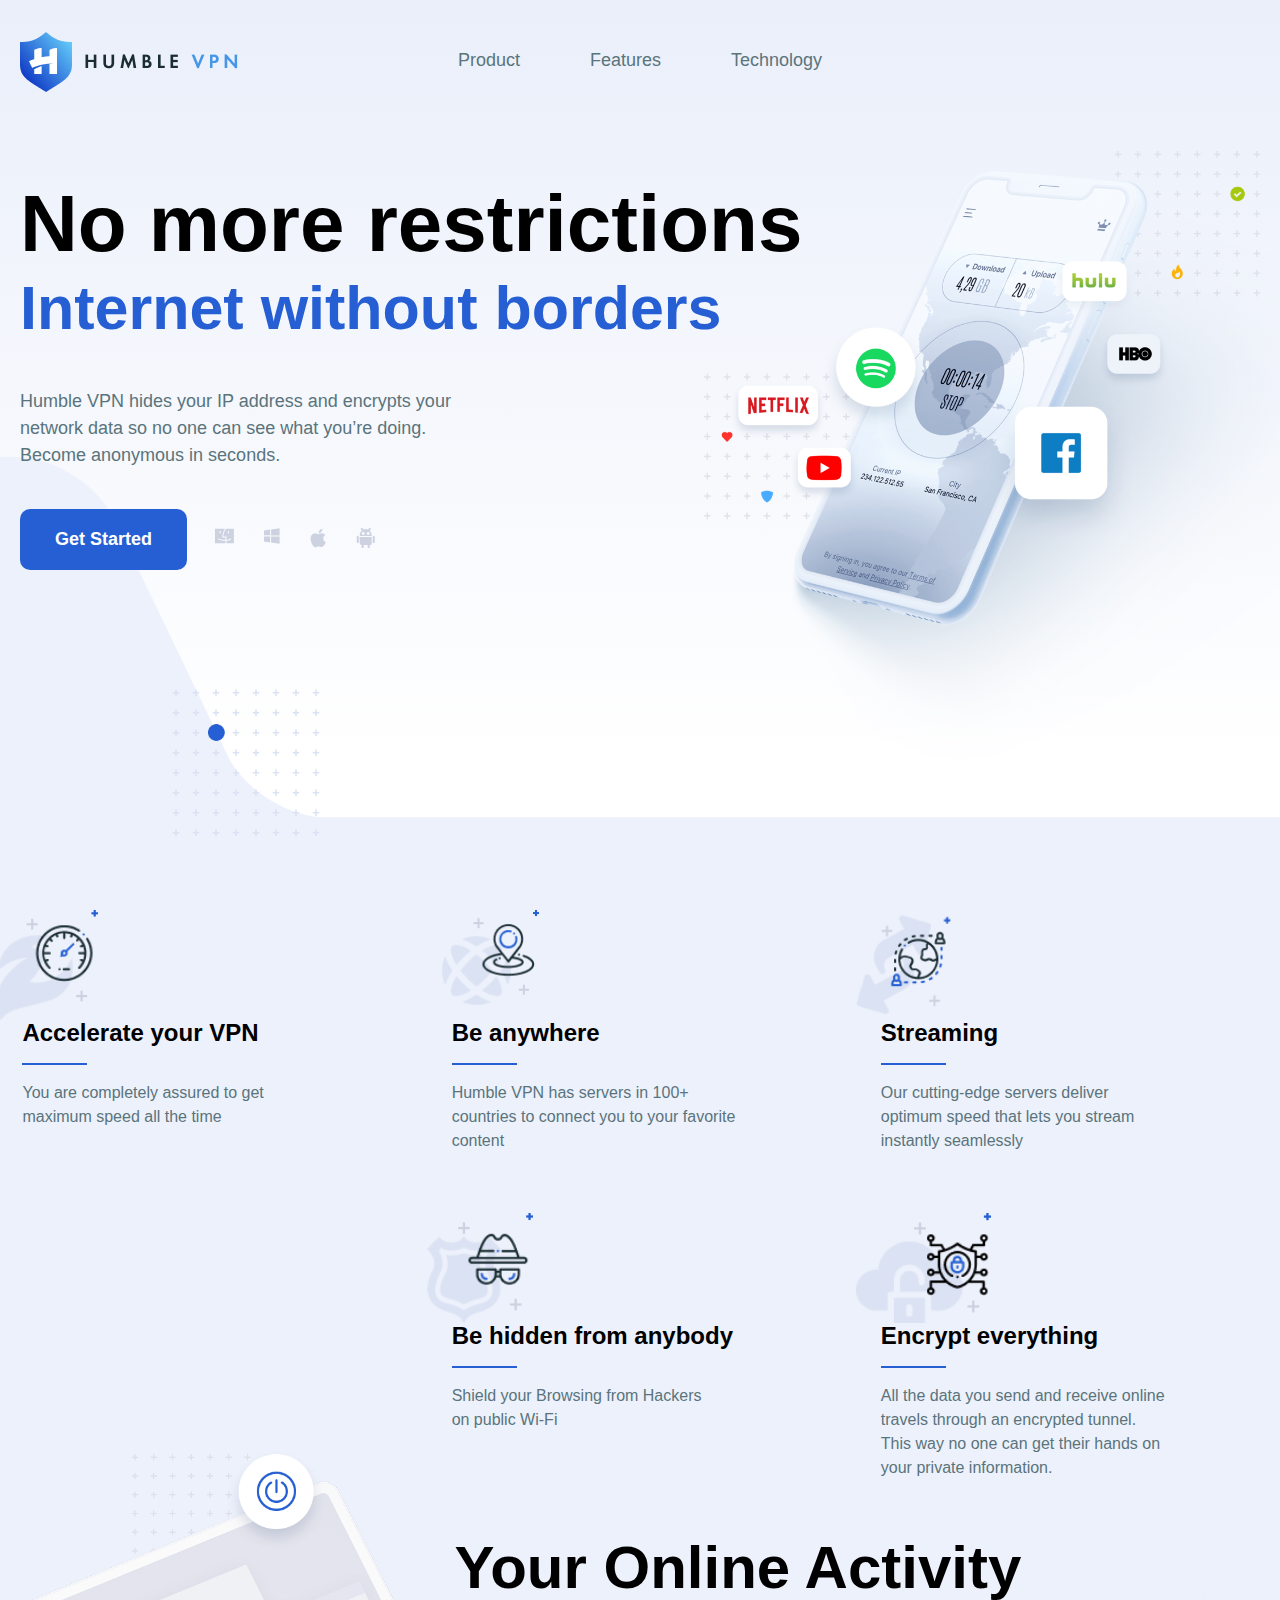
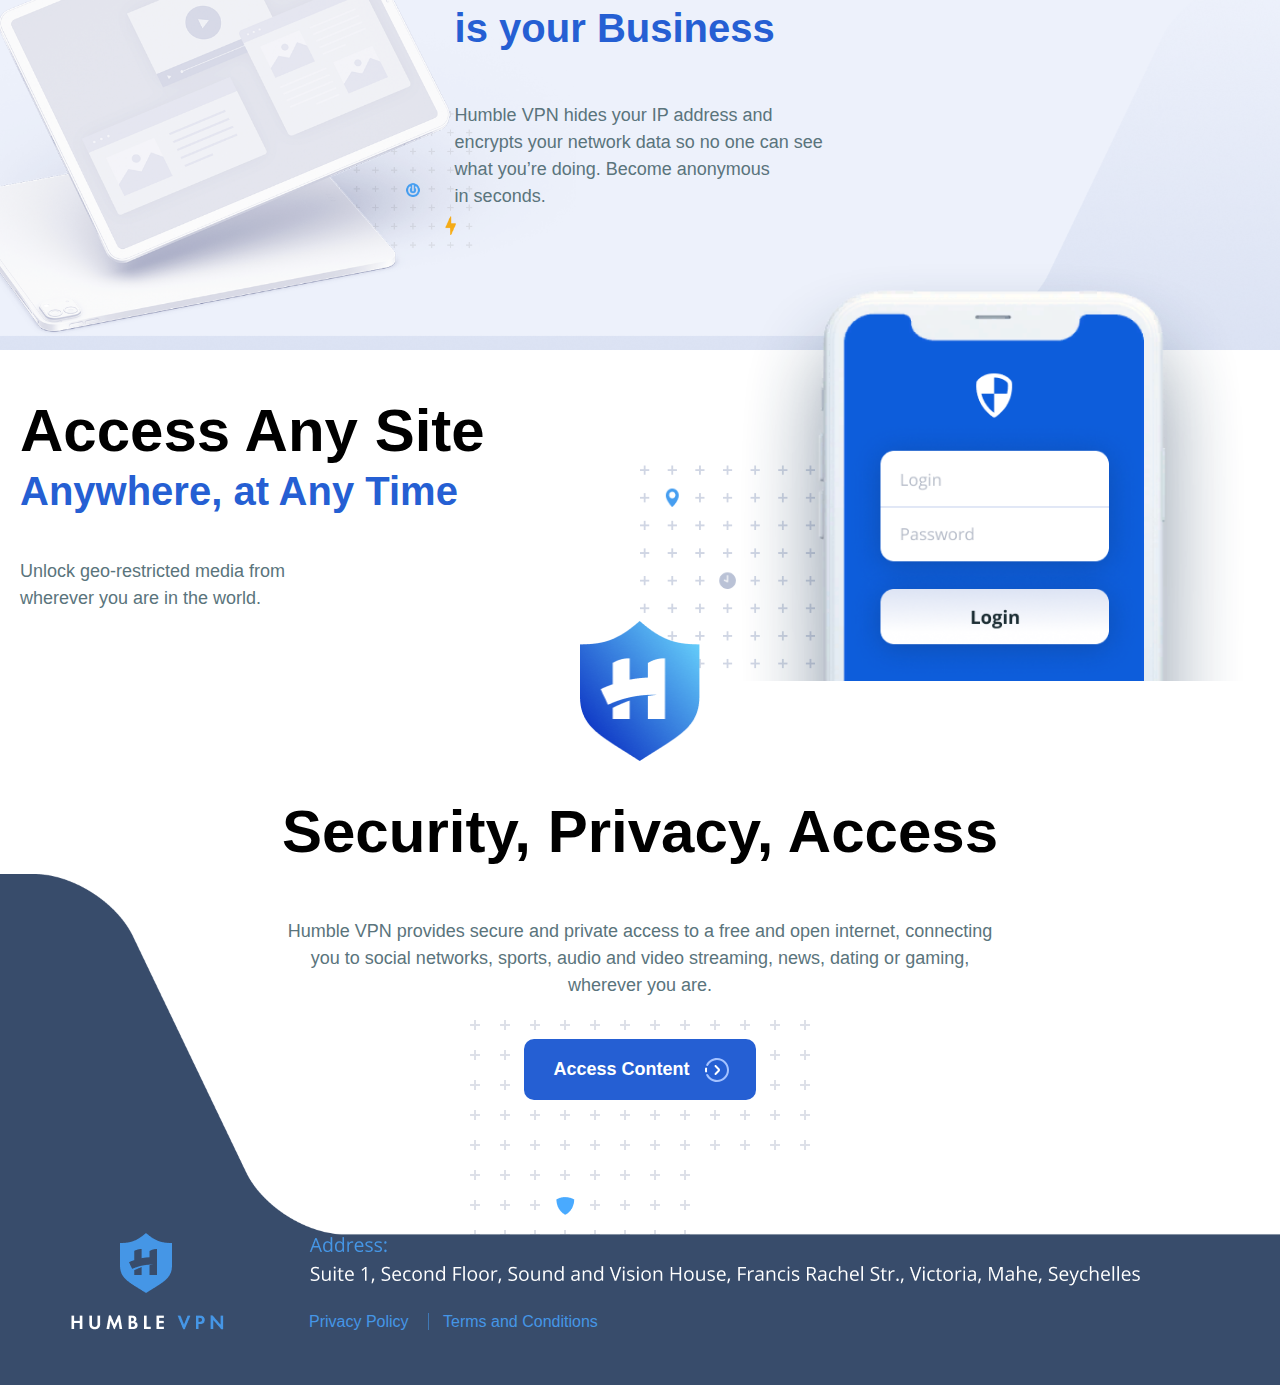
==== commit b38d6814: "done" ====
--- a/index.html
+++ b/index.html
@@ -45,61 +45,69 @@
             class="main__image"
           />
           <div class="main__buttons">
-            <a href="" class="main__button">Get Started</a>
+            <a href="/" class="main__button">Get Started</a>
             <ul class="main__platforms">
               <li class="main__platforms-item">
-                <svg
-                  width="19"
-                  height="16"
-                  viewBox="0 0 19 16"
-                  fill="none"
-                  xmlns="http://www.w3.org/2000/svg"
-                >
-                  <path
-                    d="M19 15.3339H11.7C11.5 14.4339 11.3 13.6339 11.3 12.7339C13 12.7339 14.7 12.2339 16.2 11.4339V11.3339L15.7 10.5339H15.6C14.3 11.3339 12.8 11.7339 11.2 11.7339C11.2 10.9339 11.4 10.0339 11.6 9.23392L11.8 8.63392L11.7 8.53392H8.2C8.4 6.73392 8.9 5.03392 9.6 3.33392C10 2.43392 10.5 1.53392 11.1 0.633923H18.9V15.3339H19ZM12.9 2.93392L12.8 5.23392L12.9 5.33392H13.8L13.9 5.23392V3.03392L13.8 2.93392H12.9ZM10.7 15.3339H0V0.633923H10C9.5 1.33392 9.1 2.13392 8.8 2.83392C7.9 4.73392 7.4 6.83392 7.2 8.93392V9.43392L7.3 9.53392H10.6C10.4 10.2339 10.3 11.0339 10.3 11.7339C9.9 11.7339 9.6 11.7339 9.3 11.7339C7.2 11.8339 5.19999 11.3339 3.39999 10.4339H3.3L2.89999 11.2339V11.3339C4.09999 11.9339 5.4 12.3339 6.7 12.5339C7.6 12.6339 8.4 12.7339 9.3 12.7339C9.6 12.7339 10 12.7339 10.4 12.7339C10.3 13.6339 10.5 14.5339 10.7 15.3339ZM4.7 2.93392L4.60001 5.23392L4.7 5.33392H5.60001L5.7 5.23392V3.03392L5.60001 2.93392H4.7Z"
-                  />
-                </svg>
-              </li>
-              <li class="main__platforms-item">
-                <svg
-                  width="16"
-                  height="16"
-                  viewBox="0 0 16 16"
-                  fill="none"
-                  xmlns="http://www.w3.org/2000/svg"
-                >
-                  <path
-                    d="M7.10001 14.4839V8.38392H15.6V15.7839L7.10001 14.4839ZM0 13.4839V8.48392H6.10001V14.3839L0 13.4839ZM7.10001 7.38392V1.38392L15.6 0.183922V7.38392H7.10001ZM0 7.38392V2.38392L6.10001 1.48392V7.28392H0V7.38392Z"
-                  />
-                </svg>
-              </li>
-              <li class="main__platforms-item">
-                <svg
-                  width="16"
-                  height="20"
-                  viewBox="0 0 16 20"
-                  fill="none"
-                  xmlns="http://www.w3.org/2000/svg"
-                >
-                  <path
-                    d="M2.55557 16.8839C0.955565 14.5839 -0.24444 10.3839 1.35556 7.58392C2.15556 6.18392 3.55556 5.28392 5.15556 5.28392C6.35556 5.28392 7.45556 6.08392 8.25556 6.08392C9.05556 6.08392 10.3556 5.08392 11.8556 5.18392C13.2556 5.18392 14.4556 5.88392 15.2556 6.98392C14.0556 7.78392 13.2556 9.08393 13.2556 10.4839C13.2556 12.0839 14.2556 13.5839 15.7556 14.1839C15.4556 15.0839 15.0556 15.9839 14.4556 16.7839C13.6556 17.8839 12.8556 18.9839 11.6556 19.0839C10.4556 19.0839 9.95556 18.3839 8.55556 18.3839C7.15556 18.3839 6.65556 19.0839 5.45556 19.1839H5.35556C4.15556 19.1839 3.25557 17.9839 2.55557 16.8839ZM8.65556 5.08392C8.55556 4.08392 8.95556 2.98392 9.65556 2.18392C10.3556 1.38392 11.3556 0.883924 12.4556 0.783924C12.5556 1.88392 12.1556 2.88392 11.4556 3.78392C10.8556 4.58392 9.85556 5.08392 8.85556 5.08392C8.75556 5.08392 8.65556 5.08392 8.65556 5.08392Z"
-                  />
-                </svg>
-              </li>
-              <li class="main__platforms-item">
-                <svg
-                  width="19"
-                  height="20"
-                  viewBox="0 0 19 20"
-                  fill="none"
-                  xmlns="http://www.w3.org/2000/svg"
-                >
-                  <path
-                    fill-rule="evenodd"
-                    clip-rule="evenodd"
-                    d="M17.733 14.9518C17.1543 14.9518 16.7041 14.5016 16.7041 13.9228V8.90675C16.7041 8.32797 17.1543 7.94212 17.733 7.94212C18.3118 7.94212 18.762 8.39228 18.762 8.90675V13.9228C18.762 14.5016 18.3118 14.9518 17.733 14.9518ZM13.7459 16.9453V19.4534C13.7459 19.7106 13.553 19.9678 13.2314 19.9678H12.2025C11.9453 19.9678 11.688 19.7749 11.688 19.4534V16.9453H7.70089V19.4534C7.70089 19.7106 7.50797 19.9678 7.18642 19.9678H6.15748C5.90025 19.9678 5.64301 19.7749 5.64301 19.4534V16.9453C4.54977 16.9453 3.64945 16.045 3.64945 14.9518V8.97106H15.6752V15.9807C15.7395 17.074 14.8392 16.9453 13.7459 16.9453ZM3.77806 7.42765C3.77806 5.49839 4.61408 3.76206 5.90025 2.6045L5.06424 1.76849C4.67838 1.38264 4.67838 0.73955 5.06424 0.289389C5.45009 -0.096463 6.15748 -0.096463 6.54334 0.289389L7.70089 1.44695C8.34398 1.18971 9.05137 0.996785 9.82308 0.996785C10.5305 0.996785 11.2379 1.18971 11.881 1.44695L13.0385 0.353698C13.4244 -0.0321543 14.0675 -0.0321543 14.5176 0.353698C14.9035 0.73955 14.9035 1.38264 14.5176 1.8328L13.6173 2.6045C14.9035 3.76206 15.7395 5.49839 15.7395 7.49196V8.07074H3.77806V7.42765ZM12.2668 7.0418C13.1028 7.0418 13.7459 6.39871 13.7459 5.5627C13.7459 4.72669 13.1028 4.0836 12.2668 4.0836C11.4308 4.0836 10.7877 4.72669 10.7877 5.5627C10.7877 6.3344 11.4308 7.0418 12.2668 7.0418ZM7.25073 7.0418C8.08674 7.0418 8.72983 6.39871 8.72983 5.5627C8.72983 4.72669 8.08674 4.0836 7.25073 4.0836C6.41472 4.0836 5.77163 4.72669 5.77163 5.5627C5.77163 6.3344 6.41472 7.0418 7.25073 7.0418ZM1.78449 14.9518C1.20572 14.9518 0.755554 14.5016 0.755554 13.9228V8.90675C0.755554 8.32797 1.20572 7.94212 1.78449 7.94212C2.36327 7.94212 2.81343 8.39228 2.81343 8.90675V13.9228C2.74912 14.5016 2.29896 14.9518 1.78449 14.9518Z"
-                  />
-                </svg>
+                <a href="/">
+                  <svg
+                    width="19"
+                    height="16"
+                    viewBox="0 0 19 16"
+                    fill="none"
+                    xmlns="http://www.w3.org/2000/svg"
+                  >
+                    <path
+                      d="M19 15.3339H11.7C11.5 14.4339 11.3 13.6339 11.3 12.7339C13 12.7339 14.7 12.2339 16.2 11.4339V11.3339L15.7 10.5339H15.6C14.3 11.3339 12.8 11.7339 11.2 11.7339C11.2 10.9339 11.4 10.0339 11.6 9.23392L11.8 8.63392L11.7 8.53392H8.2C8.4 6.73392 8.9 5.03392 9.6 3.33392C10 2.43392 10.5 1.53392 11.1 0.633923H18.9V15.3339H19ZM12.9 2.93392L12.8 5.23392L12.9 5.33392H13.8L13.9 5.23392V3.03392L13.8 2.93392H12.9ZM10.7 15.3339H0V0.633923H10C9.5 1.33392 9.1 2.13392 8.8 2.83392C7.9 4.73392 7.4 6.83392 7.2 8.93392V9.43392L7.3 9.53392H10.6C10.4 10.2339 10.3 11.0339 10.3 11.7339C9.9 11.7339 9.6 11.7339 9.3 11.7339C7.2 11.8339 5.19999 11.3339 3.39999 10.4339H3.3L2.89999 11.2339V11.3339C4.09999 11.9339 5.4 12.3339 6.7 12.5339C7.6 12.6339 8.4 12.7339 9.3 12.7339C9.6 12.7339 10 12.7339 10.4 12.7339C10.3 13.6339 10.5 14.5339 10.7 15.3339ZM4.7 2.93392L4.60001 5.23392L4.7 5.33392H5.60001L5.7 5.23392V3.03392L5.60001 2.93392H4.7Z"
+                    />
+                  </svg>
+                </a>
+              </li>
+              <li class="main__platforms-item">
+                <a href="/">
+                  <svg
+                    width="16"
+                    height="16"
+                    viewBox="0 0 16 16"
+                    fill="none"
+                    xmlns="http://www.w3.org/2000/svg"
+                  >
+                    <path
+                      d="M7.10001 14.4839V8.38392H15.6V15.7839L7.10001 14.4839ZM0 13.4839V8.48392H6.10001V14.3839L0 13.4839ZM7.10001 7.38392V1.38392L15.6 0.183922V7.38392H7.10001ZM0 7.38392V2.38392L6.10001 1.48392V7.28392H0V7.38392Z"
+                    />
+                  </svg>
+                </a>
+              </li>
+              <li class="main__platforms-item">
+                <a href="/">
+                  <svg
+                    width="16"
+                    height="20"
+                    viewBox="0 0 16 20"
+                    fill="none"
+                    xmlns="http://www.w3.org/2000/svg"
+                  >
+                    <path
+                      d="M2.55557 16.8839C0.955565 14.5839 -0.24444 10.3839 1.35556 7.58392C2.15556 6.18392 3.55556 5.28392 5.15556 5.28392C6.35556 5.28392 7.45556 6.08392 8.25556 6.08392C9.05556 6.08392 10.3556 5.08392 11.8556 5.18392C13.2556 5.18392 14.4556 5.88392 15.2556 6.98392C14.0556 7.78392 13.2556 9.08393 13.2556 10.4839C13.2556 12.0839 14.2556 13.5839 15.7556 14.1839C15.4556 15.0839 15.0556 15.9839 14.4556 16.7839C13.6556 17.8839 12.8556 18.9839 11.6556 19.0839C10.4556 19.0839 9.95556 18.3839 8.55556 18.3839C7.15556 18.3839 6.65556 19.0839 5.45556 19.1839H5.35556C4.15556 19.1839 3.25557 17.9839 2.55557 16.8839ZM8.65556 5.08392C8.55556 4.08392 8.95556 2.98392 9.65556 2.18392C10.3556 1.38392 11.3556 0.883924 12.4556 0.783924C12.5556 1.88392 12.1556 2.88392 11.4556 3.78392C10.8556 4.58392 9.85556 5.08392 8.85556 5.08392C8.75556 5.08392 8.65556 5.08392 8.65556 5.08392Z"
+                    />
+                  </svg>
+                </a>
+              </li>
+              <li class="main__platforms-item">
+                <a href="/">
+                  <svg
+                    width="19"
+                    height="20"
+                    viewBox="0 0 19 20"
+                    fill="none"
+                    xmlns="http://www.w3.org/2000/svg"
+                  >
+                    <path
+                      fill-rule="evenodd"
+                      clip-rule="evenodd"
+                      d="M17.733 14.9518C17.1543 14.9518 16.7041 14.5016 16.7041 13.9228V8.90675C16.7041 8.32797 17.1543 7.94212 17.733 7.94212C18.3118 7.94212 18.762 8.39228 18.762 8.90675V13.9228C18.762 14.5016 18.3118 14.9518 17.733 14.9518ZM13.7459 16.9453V19.4534C13.7459 19.7106 13.553 19.9678 13.2314 19.9678H12.2025C11.9453 19.9678 11.688 19.7749 11.688 19.4534V16.9453H7.70089V19.4534C7.70089 19.7106 7.50797 19.9678 7.18642 19.9678H6.15748C5.90025 19.9678 5.64301 19.7749 5.64301 19.4534V16.9453C4.54977 16.9453 3.64945 16.045 3.64945 14.9518V8.97106H15.6752V15.9807C15.7395 17.074 14.8392 16.9453 13.7459 16.9453ZM3.77806 7.42765C3.77806 5.49839 4.61408 3.76206 5.90025 2.6045L5.06424 1.76849C4.67838 1.38264 4.67838 0.73955 5.06424 0.289389C5.45009 -0.096463 6.15748 -0.096463 6.54334 0.289389L7.70089 1.44695C8.34398 1.18971 9.05137 0.996785 9.82308 0.996785C10.5305 0.996785 11.2379 1.18971 11.881 1.44695L13.0385 0.353698C13.4244 -0.0321543 14.0675 -0.0321543 14.5176 0.353698C14.9035 0.73955 14.9035 1.38264 14.5176 1.8328L13.6173 2.6045C14.9035 3.76206 15.7395 5.49839 15.7395 7.49196V8.07074H3.77806V7.42765ZM12.2668 7.0418C13.1028 7.0418 13.7459 6.39871 13.7459 5.5627C13.7459 4.72669 13.1028 4.0836 12.2668 4.0836C11.4308 4.0836 10.7877 4.72669 10.7877 5.5627C10.7877 6.3344 11.4308 7.0418 12.2668 7.0418ZM7.25073 7.0418C8.08674 7.0418 8.72983 6.39871 8.72983 5.5627C8.72983 4.72669 8.08674 4.0836 7.25073 4.0836C6.41472 4.0836 5.77163 4.72669 5.77163 5.5627C5.77163 6.3344 6.41472 7.0418 7.25073 7.0418ZM1.78449 14.9518C1.20572 14.9518 0.755554 14.5016 0.755554 13.9228V8.90675C0.755554 8.32797 1.20572 7.94212 1.78449 7.94212C2.36327 7.94212 2.81343 8.39228 2.81343 8.90675V13.9228C2.74912 14.5016 2.29896 14.9518 1.78449 14.9518Z"
+                    />
+                  </svg>
+                </a>
               </li>
             </ul>
           </div>
@@ -190,7 +198,7 @@
         </div>
       </div>
     </section>
-    <div class="container">
+    <div class="container access__container">
       <section class="access">
         <div class="access__text-block">
           <h2 class="access__title">Access Any Site</h2>
@@ -216,11 +224,11 @@
           />
           <h2 class="security__title">Security, Privacy, Access</h2>
           <p class="security__text">
-            UltraVPN provides secure and private access to a free and open
+            Humble VPN provides secure and private access to a free and open
             internet, connecting you to social networks, sports, audio and video
             streaming, news, dating or gaming, wherever you are.
           </p>
-          <a href="" class="security__button"
+          <a href="/" class="security__button"
             ><span>Access Content</span
             ><img src="/src/assets/icons/arrow.svg" alt=""
           /></a>
@@ -245,6 +253,11 @@
               src="/src/assets/images/footer_address.png"
               alt="address"
               class="footer__address"
+            />
+            <img
+              src="/src/assets/images/footer_address_mobile.png"
+              alt="address"
+              class="footer__address_mobile"
             />
             <div class="footer__links">
               <a href="/privacy.html" target="_blank" class="footer__link"
--- a/css/main.min.css
+++ b/css/main.min.css
@@ -1,2 +1,2 @@
-@font-face{font-family:"Open Sans";font-style:normal;font-display:swap;font-weight:300;src:local("Open Sans"),url("../../fonts/OpenSans-Light.ttf") format("ttf")}@font-face{font-family:"Open Sans";font-style:normal;font-weight:400;font-display:swap;src:local("Open Sans"),url("../../fonts/OpenSans-Regular.ttf") format("ttf")}@font-face{font-family:"Open Sans";font-style:normal;font-weight:600;font-display:swap;src:local("Open Sans"),url("../../fonts/OpenSans-SemiBold.ttf") format("ttf")}@font-face{font-family:"Open Sans";font-style:normal;font-weight:700;font-display:swap;src:local("Open Sans"),url("../../fonts/OpenSans-Bold.ttf") format("ttf")}.header{position:absolute;top:0;left:0;right:0;z-index:3}.header__content{position:relative;display:-webkit-box;display:-ms-flexbox;display:flex;-webkit-box-pack:center;-ms-flex-pack:center;justify-content:center;-webkit-box-align:center;-ms-flex-align:center;align-items:center;padding:48px 0}.header__logo{position:absolute;left:-65px;top:calc(50% + 3px);-webkit-transform:translateY(-50%);transform:translateY(-50%)}.header__burger{display:none}.header__nav ul{display:-webkit-box;display:-ms-flexbox;display:flex;padding:0;margin:0;-webkit-box-align:center;-ms-flex-align:center;align-items:center}.header__nav-item{list-style:none}.header__nav-item+.header__nav-item{margin-left:70px}.header__nav-item a{color:#5a747c;text-decoration:none;font-size:18px;line-height:25px}.main{background:url("../src/assets/images/app_desktop.png") no-repeat right top 50%/45%,url("../src/assets/images/main_bg.png") no-repeat left bottom/100%,-webkit-gradient(linear, left top, left bottom, from(#eaeffa), color-stop(83.33%, #fff));background:url("../src/assets/images/app_desktop.png") no-repeat right top 50%/45%,url("../src/assets/images/main_bg.png") no-repeat left bottom/100%,linear-gradient(180deg, #eaeffa 0%, #fff 83.33%);padding-top:121px;position:relative}.main__text-block{margin-top:55px;padding-bottom:340px;max-width:70%}.main__title{font-size:80px;line-height:1.2;margin:0}.main__subtitle{color:#255fd3;margin:0;font-size:61px;font-weight:600;line-height:1.2}.main__text{margin:43px 0 0;max-width:50%;color:#5a747c;font-size:18px;line-height:1.5}.main__buttons{display:-webkit-box;display:-ms-flexbox;display:flex;-webkit-box-align:center;-ms-flex-align:center;align-items:center}.main__button{background-color:#255fd3;display:block;padding:18px 35px;color:#fff;font-size:18px;line-height:25px;text-decoration:none;font-weight:700;border-radius:10px;-webkit-transition:-webkit-box-shadow 0.3s ease;transition:-webkit-box-shadow 0.3s ease;transition:box-shadow 0.3s ease;transition:box-shadow 0.3s ease, -webkit-box-shadow 0.3s ease}.main__button:hover{-webkit-box-shadow:0 8px 18px #255fd3;box-shadow:0 8px 18px #255fd3}.main__platforms{display:-webkit-box;display:-ms-flexbox;display:flex;list-style:none;padding:0;margin:0 0 0 28px}.main__platforms-item+.main__platforms-item{margin-left:30px}.main__platforms-item svg{fill:#cdd2e1;-webkit-transition:fill 0.3s ease;transition:fill 0.3s ease}.main__platforms-item:hover svg{fill:#255fd3}.advantages{background:url("../src/assets/images/advantages_bg_2.png") no-repeat left bottom/45%,url("../src/assets/images/advantages_bg.png") no-repeat left bottom/100%,#edf1fb}.advantages__list{display:-webkit-box;display:-ms-flexbox;display:flex;-webkit-box-pack:end;-ms-flex-pack:end;justify-content:flex-end;-ms-flex-wrap:wrap;flex-wrap:wrap;margin-top:-60px}.advantages__item{width:calc(33% - 30px);display:-webkit-box;display:-ms-flexbox;display:flex;-webkit-box-orient:vertical;-webkit-box-direction:normal;-ms-flex-direction:column;flex-direction:column;-webkit-box-align:start;-ms-flex-align:start;align-items:flex-start;margin-top:60px}.advantages__item+.advantages__item{margin-left:50px}.advantages__item-image{height:110px;margin-left:-25px}.advantages__item-title{font-size:24px;line-height:1.5;font-weight:700;margin:-5px 0 0}.advantages__item-text{margin:30px 0 0;position:relative;font-size:16px;line-height:1.5;color:#5a747c;max-width:75%}.advantages__item-text:before{content:"";position:absolute;top:-18px;width:65px;height:2px;background-color:#255fd3}.advantages__text-block{width:calc(66% - 13px);margin-top:52px;margin-bottom:140px;display:-webkit-box;display:-ms-flexbox;display:flex;-webkit-box-orient:vertical;-webkit-box-direction:normal;-ms-flex-direction:column;flex-direction:column;-webkit-box-align:start;-ms-flex-align:start;align-items:flex-start}.advantages__title{font-size:60px;line-height:1.2;margin:0}.advantages__subtitle{color:#255fd3;font-size:40px;font-weight:600;line-height:1.2;margin:0}.advantages__text{font-size:18px;line-height:1.5;color:#5a747c;margin:50px 0 0;width:50%}.access{display:-webkit-box;display:-ms-flexbox;display:flex;background-color:#fff;-webkit-box-pack:justify;-ms-flex-pack:justify;justify-content:space-between}.access__text-block,.access__image{max-width:50%}.access__text-block{margin-top:45px}.access__image{margin-top:-100px}.access__title{font-size:60px;line-height:1.2;margin:0}.access__subtitle{margin:0;font-size:40px;color:#255fd3;line-height:1.2;font-weight:600}.access__text{margin-top:43px;color:#5a747c;font-size:18px;line-height:1.5;max-width:55%}.security{padding-bottom:145px;position:relative}.security:after{position:absolute;bottom:0;content:"";left:0;right:0;top:0;background:url("../src/assets/images/security_bg.png") no-repeat left bottom/100%;z-index:2;pointer-events:none}.security__content{display:-webkit-box;display:-ms-flexbox;display:flex;-webkit-box-orient:vertical;-webkit-box-direction:normal;-ms-flex-direction:column;flex-direction:column;-webkit-box-align:center;-ms-flex-align:center;align-items:center;margin-top:-60px}.security__image{width:120px;height:140px}.security__title{margin-top:35px;margin-bottom:0;font-size:60px;line-height:1.2}.security__text{margin-top:50px;text-align:center;font-size:18px;margin-bottom:0;line-height:1.5;max-width:57%;color:#5a747c}.security__button{padding:18px 27px 18px 29px;color:#fff;display:-webkit-box;display:-ms-flexbox;display:flex;-webkit-box-align:center;-ms-flex-align:center;align-items:center;-webkit-box-pack:center;-ms-flex-pack:center;justify-content:center;text-decoration:none;margin-top:40px;background-color:#255fd3;font-size:18px;line-height:25px;font-weight:700;border-radius:10px;-webkit-transition:-webkit-box-shadow 0.3s ease;transition:-webkit-box-shadow 0.3s ease;transition:box-shadow 0.3s ease;transition:box-shadow 0.3s ease, -webkit-box-shadow 0.3s ease}.security__button:hover{-webkit-box-shadow:0 8px 18px #255fd3;box-shadow:0 8px 18px #255fd3}.security__button img{margin-left:15px}.security__bg{margin-top:-80px;z-index:-1}.footer{position:absolute;bottom:0;left:0;right:0;z-index:3}.footer__content{display:-webkit-box;display:-ms-flexbox;display:flex;-webkit-box-align:center;-ms-flex-align:center;align-items:center;padding:70px 50px 50px}.footer__right{margin-left:85px}.footer__links{margin-top:20px}.footer__link{color:#4596e6;font-size:16px;text-decoration:none;line-height:1.5;-webkit-transition:border-bottom-color 0.3s ease;transition:border-bottom-color 0.3s ease;border-bottom:1px solid transparent}.footer__link:hover{border-bottom-color:#4596e6}.footer__link+.footer__link{margin-left:30px;position:relative}.footer__link+.footer__link:before{content:"";position:absolute;height:100%;width:1px;background-color:#4596e6;opacity:0.6;left:-15px;bottom:0}.text-content{padding-bottom:415px;padding-top:121px;position:relative;background:-webkit-gradient(linear, left top, left bottom, from(#eaeffa), color-stop(83.33%, #fff));background:linear-gradient(180deg, #eaeffa 0%, #fff 83.33%)}.text-content:after{position:absolute;bottom:0;content:"";left:0;right:0;top:0;background:url("../src/assets/images/security_bg.png") no-repeat left bottom/100%;z-index:2;pointer-events:none}.text-content__title{margin:30px 0 0;font-size:60px;line-height:1.2}.text-content h2{color:#255fd3}.text-content p{font-size:16px;line-height:1.5}.text-content b{color:#255fd3}.text-content a{color:#255fd3;text-decoration:none;-webkit-transition:border-bottom-color 0.3s ease;transition:border-bottom-color 0.3s ease;border-bottom:1px solid transparent}.text-content a:hover{border-bottom-color:#255fd3}.text-content__list{list-style:none}.text-content__list li{position:relative}.text-content__list li:before{content:"";position:absolute;top:7px;left:-23px;background-color:#255fd3;width:8px;height:8px;border-radius:50%}html,body{margin:0;padding:0;font-family:"Open Sans", sans-serif}body{position:relative}.container{position:relative;max-width:1240px;padding:0 20px;margin:0 auto}
+@font-face{font-family:"Open Sans";font-style:normal;font-weight:400;font-display:swap;src:local("Open Sans"),url("../../fonts/OpenSans-Regular.ttf") format("ttf")}@font-face{font-family:"Open Sans";font-style:normal;font-weight:600;font-display:swap;src:local("Open Sans"),url("../../fonts/OpenSans-SemiBold.ttf") format("ttf")}@font-face{font-family:"Open Sans";font-style:normal;font-weight:700;font-display:swap;src:local("Open Sans"),url("../../fonts/OpenSans-Bold.ttf") format("ttf")}.header{position:absolute;top:0;left:0;right:0;z-index:3}.header__content{position:relative;display:-webkit-box;display:-ms-flexbox;display:flex;-webkit-box-pack:center;-ms-flex-pack:center;justify-content:center;-webkit-box-align:center;-ms-flex-align:center;align-items:center;padding:48px 0}.header__logo{position:absolute;left:0;top:calc(50% + 3px);-webkit-transform:translateY(-50%);transform:translateY(-50%)}.header__burger{display:none;outline:none}@media (max-width: 1200px){.header__burger{display:-webkit-box;display:-ms-flexbox;display:flex;-webkit-box-align:center;-ms-flex-align:center;align-items:center;-webkit-box-pack:center;-ms-flex-pack:center;justify-content:center;border:none;background:transparent;padding:0;margin-left:auto;z-index:1}.header__burger span{width:18px;height:2px;background-color:#000;display:inline-block;position:relative;-webkit-transition:-webkit-transform 0.5s ease;transition:-webkit-transform 0.5s ease;transition:transform 0.5s ease;transition:transform 0.5s ease, -webkit-transform 0.5s ease}.header__burger span.active{-webkit-transform:rotate(45deg);transform:rotate(45deg)}.header__burger span.active:before{top:0}.header__burger span.active:after{-webkit-transform:rotate(-90deg) translateX(5px);transform:rotate(-90deg) translateX(5px)}.header__burger span:before,.header__burger span:after{position:absolute;content:"";width:inherit;height:inherit;background-color:inherit;left:0;-webkit-transition:top 0.5s ease, -webkit-transform 0.5s ease;transition:top 0.5s ease, -webkit-transform 0.5s ease;transition:transform 0.5s ease, top 0.5s ease;transition:transform 0.5s ease, top 0.5s ease, -webkit-transform 0.5s ease}.header__burger span::before{top:-5px}.header__burger span:after{bottom:-5px}}@media (max-width: 1200px){.header__nav{display:none}.header__nav.active{display:block;position:absolute;background:#fff;padding:20px 40px 20px 30px;right:-10px;-webkit-box-shadow:-2px 6px 14px rgba(0,0,0,0.3);box-shadow:-2px 6px 14px rgba(0,0,0,0.3);border-radius:10px;top:30px}}.header__nav ul{display:-webkit-box;display:-ms-flexbox;display:flex;padding:0;margin:0;-webkit-box-align:center;-ms-flex-align:center;align-items:center}@media (max-width: 1200px){.header__nav ul{-webkit-box-orient:vertical;-webkit-box-direction:normal;-ms-flex-direction:column;flex-direction:column;-webkit-box-align:start;-ms-flex-align:start;align-items:flex-start}}.header__nav-item{list-style:none}.header__nav-item+.header__nav-item{margin-left:70px}@media (max-width: 1200px){.header__nav-item+.header__nav-item{margin-left:0;margin-top:20px}}.header__nav-item a{color:#5a747c;text-decoration:none;font-size:18px;line-height:25px;border-bottom:1px solid transparent;-webkit-transition:border-bottom-color 0.3s ease, color 0.3s ease;transition:border-bottom-color 0.3s ease, color 0.3s ease}.header__nav-item a:hover{border-bottom-color:#255fd3;color:#255fd3}.main{background:url("../src/assets/images/app_desktop.png") no-repeat right top 50%/45%,url("../src/assets/images/main_bg.png") no-repeat left bottom/100%,-webkit-gradient(linear, left top, left bottom, from(#eaeffa), color-stop(83.33%, #fff));background:url("../src/assets/images/app_desktop.png") no-repeat right top 50%/45%,url("../src/assets/images/main_bg.png") no-repeat left bottom/100%,linear-gradient(180deg, #eaeffa 0%, #fff 83.33%);padding-top:121px;position:relative;overflow:hidden}@media (max-width: 1200px){.main{background:-webkit-gradient(linear, left top, left bottom, from(#eaeffa), color-stop(83.33%, #fff));background:linear-gradient(180deg, #eaeffa 0%, #fff 83.33%);padding-top:98px;overflow:hidden}}.main__text-block{margin-top:55px;padding-bottom:340px;max-width:70%}@media (max-width: 1200px){.main__text-block{max-width:100%;margin-top:0;padding-bottom:60px}}.main__title{font-size:80px;line-height:1.2;margin:0}@media (max-width: 1200px){.main__title{font-size:60px}}@media (max-width: 767px){.main__title{font-size:32px}}.main__subtitle{color:#255fd3;margin:0;font-size:61px;font-weight:600;line-height:1.2}@media (max-width: 1200px){.main__subtitle{font-size:45px}}@media (max-width: 767px){.main__subtitle{font-size:23px;font-weight:500}}.main__text{margin:43px 0 0;max-width:50%;color:#5a747c;font-size:18px;line-height:1.5}@media (max-width: 1200px){.main__text{max-width:80%}}@media (max-width: 767px){.main__text{max-width:100%;font-size:14px;margin-top:25px}}.main__image{display:none}@media (max-width: 1200px){.main__image{display:block;max-width:80%;position:absolute;left:50%;-webkit-transform:translateX(-50%);transform:translateX(-50%);z-index:0}}@media (max-width: 767px){.main__image{max-width:110%}}.main__buttons{display:-webkit-box;display:-ms-flexbox;display:flex;-webkit-box-align:center;-ms-flex-align:center;align-items:center;margin-top:40px}@media (max-width: 1200px){.main__buttons{-webkit-box-orient:vertical;-webkit-box-direction:normal;-ms-flex-direction:column;flex-direction:column;position:relative;margin-top:460px}}@media (max-width: 767px){.main__buttons{margin-top:320px}}.main__button{background-color:#255fd3;display:block;padding:18px 35px;color:#fff;font-size:18px;line-height:25px;text-decoration:none;font-weight:700;border-radius:10px;-webkit-transition:-webkit-box-shadow 0.3s ease;transition:-webkit-box-shadow 0.3s ease;transition:box-shadow 0.3s ease;transition:box-shadow 0.3s ease, -webkit-box-shadow 0.3s ease}.main__button:hover{-webkit-box-shadow:0 8px 18px #255fd3;box-shadow:0 8px 18px #255fd3}.main__platforms{display:-webkit-box;display:-ms-flexbox;display:flex;list-style:none;padding:0;margin:0 0 0 28px}@media (max-width: 1200px){.main__platforms{margin-left:0;margin-top:18px}}.main__platforms-item+.main__platforms-item{margin-left:30px}.main__platforms-item svg{fill:#cdd2e1;-webkit-transition:fill 0.3s ease;transition:fill 0.3s ease}.main__platforms-item:hover svg{fill:#255fd3}.advantages{background:url("../src/assets/images/advantages_bg_2.png") no-repeat left bottom/45%,url("../src/assets/images/advantages_bg.png") no-repeat left bottom/100%,#edf1fb}@media (max-width: 1200px){.advantages{background:url("../src/assets/images/advantages_bg_2.png") no-repeat left bottom/50%,#edf1fb}}@media (max-width: 767px){.advantages{background:url("../src/assets/images/advantages_bg_2.png") no-repeat left bottom/110%,#edf1fb}}.advantages__list{display:-webkit-box;display:-ms-flexbox;display:flex;-webkit-box-pack:end;-ms-flex-pack:end;justify-content:flex-end;-ms-flex-wrap:wrap;flex-wrap:wrap;margin-top:-60px}@media (max-width: 1200px){.advantages__list{margin-top:0;-webkit-box-pack:center;-ms-flex-pack:center;justify-content:center}}.advantages__item{width:calc(33% - 30px);display:-webkit-box;display:-ms-flexbox;display:flex;-webkit-box-orient:vertical;-webkit-box-direction:normal;-ms-flex-direction:column;flex-direction:column;-webkit-box-align:start;-ms-flex-align:start;align-items:flex-start;margin-top:60px}.advantages__item+.advantages__item{margin-left:50px}.advantages__item-image{height:110px;margin-left:-25px}.advantages__item-title{font-size:24px;line-height:1.5;font-weight:700;margin:-5px 0 0}.advantages__item-text{margin:30px 0 0;position:relative;font-size:16px;line-height:1.5;color:#5a747c;max-width:75%}.advantages__item-text:before{content:"";position:absolute;top:-18px;width:65px;height:2px;background-color:#255fd3}@media (max-width: 1200px){.advantages__item{width:50%;-webkit-box-orient:horizontal;-webkit-box-direction:normal;-ms-flex-direction:row;flex-direction:row}.advantages__item+.advantages__item{margin-left:0}.advantages__item-image{margin-top:-10px;height:auto;width:90px}.advantages__item-right{margin-left:25px}.advantages__item-title{font-size:19px;margin:0}.advantages__item-text{font-size:15px}}@media (max-width: 767px){.advantages__item{width:100%}.advantages__item-text{max-width:100%}}.advantages__text-block{width:calc(66% - 13px);margin-top:52px;margin-bottom:140px;display:-webkit-box;display:-ms-flexbox;display:flex;-webkit-box-orient:vertical;-webkit-box-direction:normal;-ms-flex-direction:column;flex-direction:column;-webkit-box-align:start;-ms-flex-align:start;align-items:flex-start}@media (max-width: 1200px){.advantages__text-block{width:100%;margin-top:60px;margin-bottom:350px;-webkit-box-align:center;-ms-flex-align:center;align-items:center}}@media (max-width: 767px){.advantages__text-block{margin-top:30px;-webkit-box-align:start;-ms-flex-align:start;align-items:flex-start;margin-bottom:370px}}.advantages__title{font-size:60px;line-height:1.2;margin:0}@media (max-width: 1200px){.advantages__title{font-size:60px;text-align:center}}@media (max-width: 767px){.advantages__title{font-size:32px;text-align:left}}.advantages__subtitle{color:#255fd3;font-size:40px;font-weight:600;line-height:1.2;margin:0}@media (max-width: 1200px){.advantages__subtitle{font-size:45px;text-align:center}}@media (max-width: 767px){.advantages__subtitle{font-size:28px;font-weight:500;text-align:left}}.advantages__text{font-size:18px;line-height:1.5;color:#5a747c;margin:50px 0 0;width:50%}@media (max-width: 1200px){.advantages__text{font-size:16px;text-align:center;margin-top:30px;width:80%}}@media (max-width: 767px){.advantages__text{width:100%;text-align:left}}.access{display:-webkit-box;display:-ms-flexbox;display:flex;background-color:#fff;-webkit-box-pack:justify;-ms-flex-pack:justify;justify-content:space-between}@media (max-width: 1200px){.access{-webkit-box-orient:vertical;-webkit-box-direction:normal;-ms-flex-direction:column;flex-direction:column;background-color:#dbe2f3}.access__container{background-color:#dbe2f3;overflow:hidden}}.access__text-block,.access__image{max-width:50%}@media (max-width: 1200px){.access__text-block,.access__image{max-width:100%}}.access__text-block{margin-top:45px}.access__image{margin-top:-100px}@media (max-width: 1200px){.access__image{margin-top:0;-webkit-transform:translateX(80px);transform:translateX(80px)}}@media (max-width: 767px){.access__image{-webkit-transform:translateX(50px);transform:translateX(50px)}}.access__title{font-size:60px;line-height:1.2;margin:0}@media (max-width: 767px){.access__title{font-size:32px}}.access__subtitle{margin:0;font-size:40px;color:#255fd3;line-height:1.2;font-weight:600}@media (max-width: 767px){.access__subtitle{font-size:26px}}.access__text{margin-top:43px;color:#5a747c;font-size:18px;line-height:1.5;max-width:55%}@media (max-width: 767px){.access__text{margin-top:30px;font-size:16px;max-width:90%}}.security{padding-bottom:145px;position:relative}@media (max-width: 1200px){.security{padding-bottom:335px}}@media (max-width: 767px){.security{padding-bottom:285px}}.security:after{position:absolute;bottom:0;content:"";left:0;right:0;top:0;background:url("../src/assets/images/security_bg.png") no-repeat left bottom/100%;z-index:2;pointer-events:none}@media (max-width: 1200px){.security:after{display:none}}.security__content{display:-webkit-box;display:-ms-flexbox;display:flex;-webkit-box-orient:vertical;-webkit-box-direction:normal;-ms-flex-direction:column;flex-direction:column;-webkit-box-align:center;-ms-flex-align:center;align-items:center;margin-top:-60px}@media (max-width: 1200px){.security__content{margin-top:-30px}}.security__image{width:120px;height:140px}@media (max-width: 1200px){.security__image{width:90px;height:110px}}.security__title{margin-top:35px;margin-bottom:0;font-size:60px;line-height:1.2}@media (max-width: 1200px){.security__title{font-size:50px}}@media (max-width: 767px){.security__title{font-size:27px;text-align:center}}.security__text{margin-top:50px;text-align:center;font-size:18px;margin-bottom:0;line-height:1.5;max-width:57%;color:#5a747c}@media (max-width: 767px){.security__text{max-width:100%;margin-top:30px}}.security__button{padding:18px 27px 18px 29px;color:#fff;display:-webkit-box;display:-ms-flexbox;display:flex;-webkit-box-align:center;-ms-flex-align:center;align-items:center;-webkit-box-pack:center;-ms-flex-pack:center;justify-content:center;text-decoration:none;margin-top:40px;background-color:#255fd3;font-size:18px;line-height:25px;font-weight:700;border-radius:10px;-webkit-transition:-webkit-box-shadow 0.3s ease;transition:-webkit-box-shadow 0.3s ease;transition:box-shadow 0.3s ease;transition:box-shadow 0.3s ease, -webkit-box-shadow 0.3s ease}.security__button:hover{-webkit-box-shadow:0 8px 18px #255fd3;box-shadow:0 8px 18px #255fd3}.security__button img{margin-left:15px}@media (max-width: 767px){.security__button{margin-top:60px}}.security__bg{margin-top:-80px;z-index:-1}.footer{position:absolute;bottom:0;left:0;right:0;z-index:3}@media (max-width: 1200px){.footer{background-color:#384c6b}}.footer__content{display:-webkit-box;display:-ms-flexbox;display:flex;-webkit-box-align:center;-ms-flex-align:center;align-items:center;padding:70px 50px 50px}@media (max-width: 1200px){.footer__content{-webkit-box-orient:vertical;-webkit-box-direction:normal;-ms-flex-direction:column;flex-direction:column;padding:30px 0}}.footer__right{margin-left:85px}@media (max-width: 1200px){.footer__right{margin-left:0;margin-top:40px;display:-webkit-box;display:-ms-flexbox;display:flex;-webkit-box-orient:vertical;-webkit-box-direction:normal;-ms-flex-direction:column;flex-direction:column;-webkit-box-align:center;-ms-flex-align:center;align-items:center}}@media (max-width: 1200px){.footer__address{display:none}}.footer__address_mobile{display:none}@media (max-width: 1200px){.footer__address_mobile{display:block;max-width:100%}}.footer__links{margin-top:20px}@media (max-width: 1200px){.footer__links{margin-top:40px}}.footer__link{color:#4596e6;font-size:16px;text-decoration:none;line-height:1.5;-webkit-transition:border-bottom-color 0.3s ease;transition:border-bottom-color 0.3s ease;border-bottom:1px solid transparent}.footer__link:hover{border-bottom-color:#4596e6}.footer__link+.footer__link{margin-left:30px;position:relative}.footer__link+.footer__link:before{content:"";position:absolute;height:100%;width:1px;background-color:#4596e6;opacity:0.6;left:-15px;bottom:0}.text-content{padding-bottom:415px;padding-top:121px;position:relative;background:-webkit-gradient(linear, left top, left bottom, from(#eaeffa), color-stop(83.33%, #fff));background:linear-gradient(180deg, #eaeffa 0%, #fff 83.33%)}.text-content:after{position:absolute;bottom:0;content:"";left:0;right:0;top:0;background:url("../src/assets/images/security_bg.png") no-repeat left bottom/100%;z-index:2;pointer-events:none}@media (max-width: 1200px){.text-content:after{display:none}}.text-content__title{margin:30px 0 0;font-size:60px;line-height:1.2}@media (max-width: 1200px){.text-content__title{font-size:50px}}@media (max-width: 767px){.text-content__title{font-size:32px;margin-top:0}}.text-content h2{color:#255fd3}.text-content p{font-size:16px;line-height:1.5}.text-content b{color:#255fd3}.text-content a{color:#255fd3;text-decoration:none;-webkit-transition:border-bottom-color 0.3s ease;transition:border-bottom-color 0.3s ease;border-bottom:1px solid transparent}.text-content a:hover{border-bottom-color:#255fd3}.text-content__list{list-style:none}.text-content__list li{position:relative}.text-content__list li:before{content:"";position:absolute;top:7px;left:-23px;background-color:#255fd3;width:8px;height:8px;border-radius:50%}html,body{margin:0;padding:0;font-family:"Open Sans", sans-serif}body{position:relative}.container{position:relative;max-width:1240px;padding:0 20px;margin:0 auto}
 /*# sourceMappingURL=main.min.css.map */